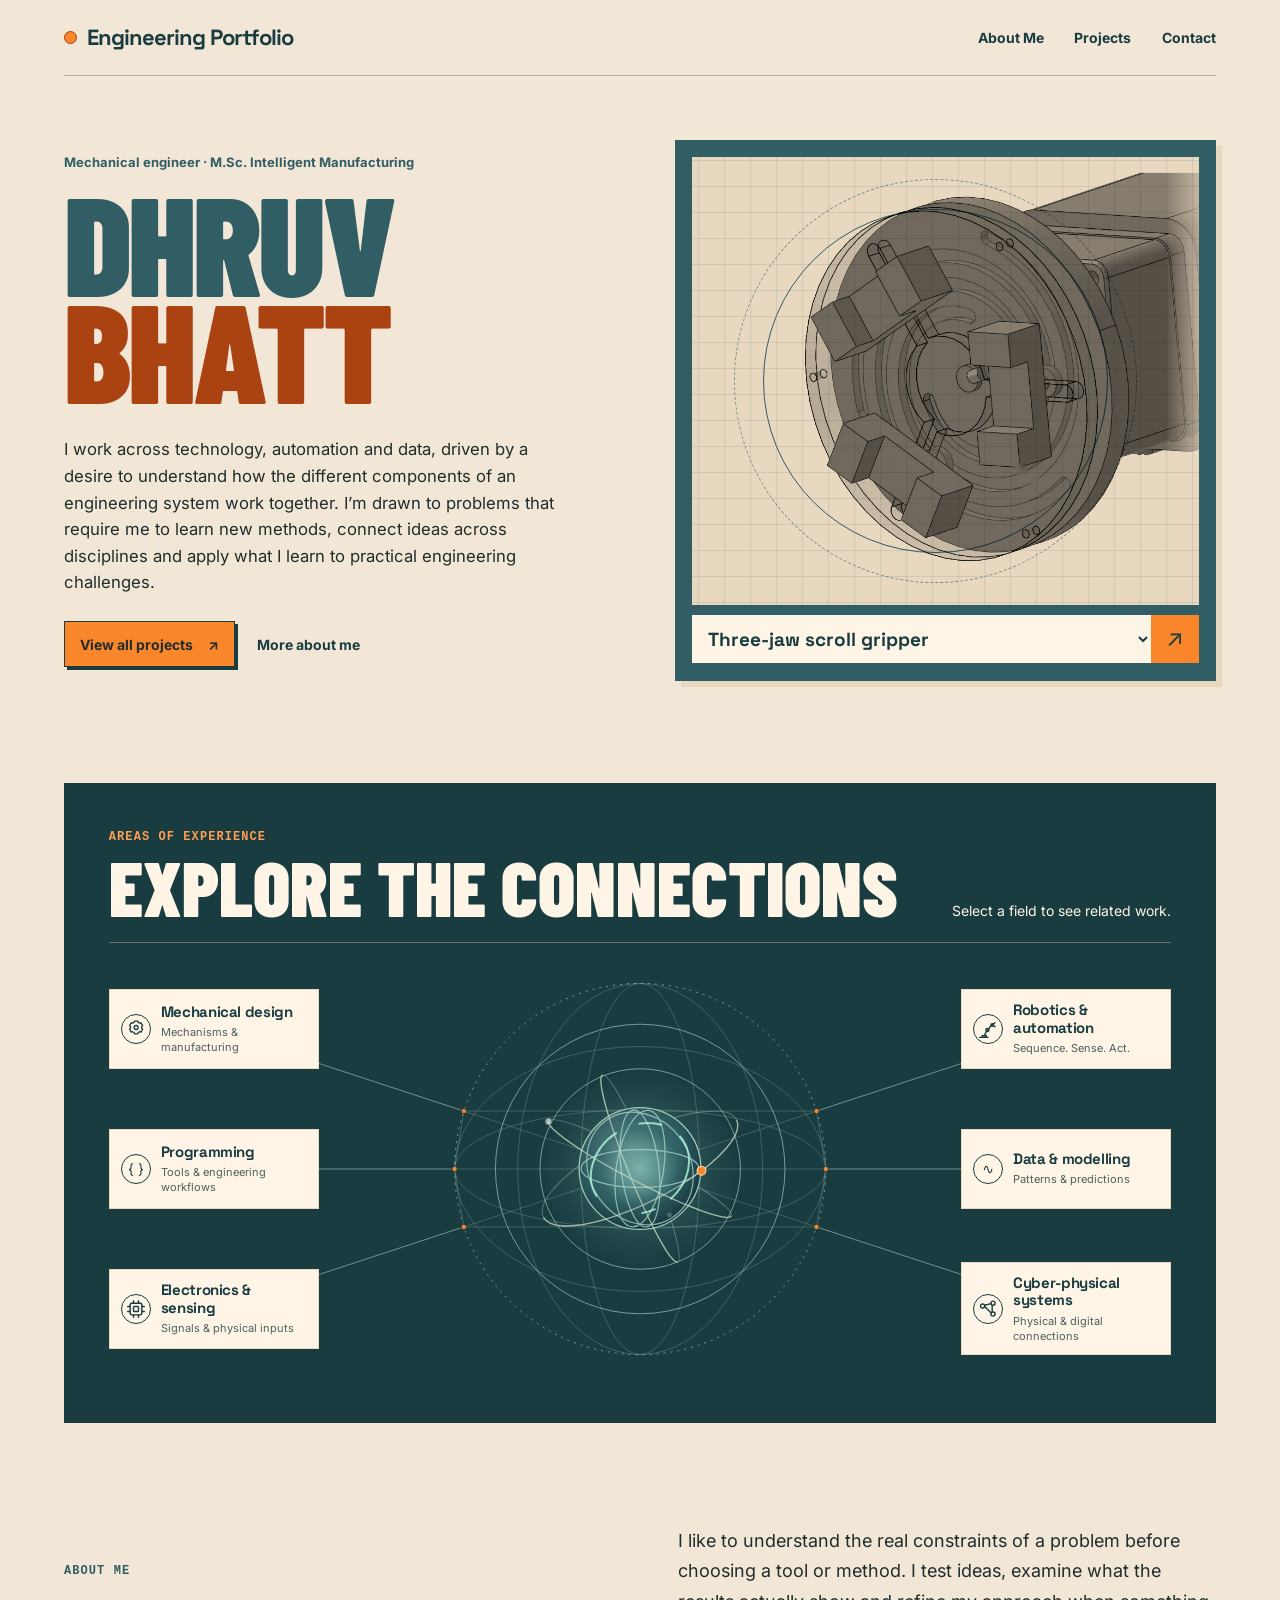
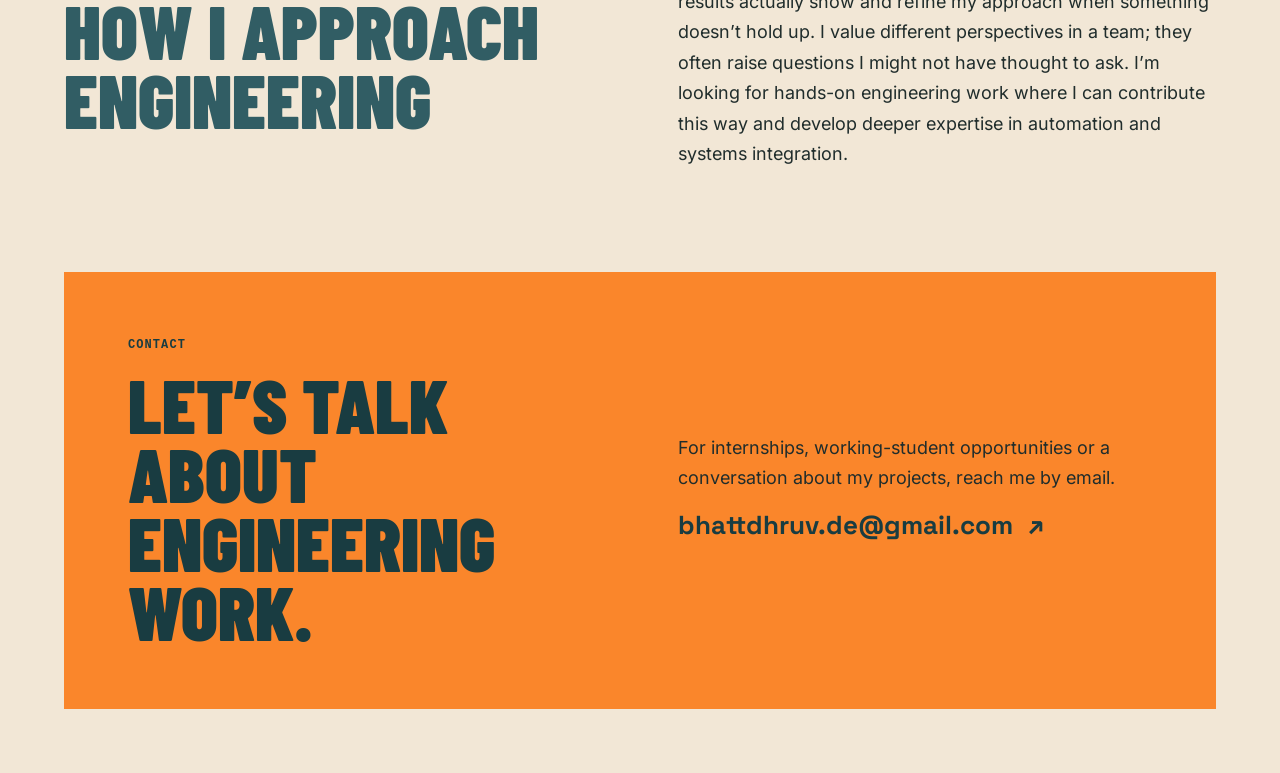
==== index.html @ ec8be864 "Restore gyroscope orbits and teal core glow" ====
<!doctype html>
<html lang="en">
<head>
<meta charset="utf-8"><meta name="viewport" content="width=device-width, initial-scale=1">
<title>Engineering in motion — Dhruv Bhatt</title>
<meta name="description" content="Explore Dhruv Bhatt's projects across automation, mechanical design, simulation, programming and sensing.">
<meta name="theme-color" content="#f2e7d6">
<link rel="icon" href="data:image/svg+xml,%3Csvg xmlns='http://www.w3.org/2000/svg' viewBox='0 0 32 32'%3E%3Crect width='32' height='32' rx='8' fill='%23315d64'/%3E%3Cpath d='M8 8h7c10 0 10 16 0 16H8z' fill='none' stroke='white' stroke-width='3'/%3E%3C/svg%3E">
<link rel="stylesheet" href="portfolio.css?v=editorial-13">
<link rel="stylesheet" href="visuals.css?v=editorial-3"><link rel="preload" href="assets/fonts/inter-400.woff" as="font" type="font/woff" crossorigin><link rel="preload" href="assets/fonts/barlow-condensed-900.woff2" as="font" type="font/woff2" crossorigin><link rel="preload" as="image" href="assets/high-res/inspection-bed.webp"><link rel="preload" as="image" href="assets/high-res/spring-insertion.webp"><script defer src="assets/vendor/motion/motion-14.14.0.js"></script><script defer src="site-motion.js?v=editorial-2"></script><script defer src="media-playback.js?v=5"></script><script defer src="engineering-projection.js?v=2"></script><script defer src="fem-bending.js?v=4"></script><script defer src="map-pattern.js?v=orbital-6"></script><script defer src="map-data.js?v=editorial-4"></script><script defer src="engineering-scenes.js?v=7"></script><script defer src="engineering-map.js?v=editorial-6"></script><script defer src="featured-projects.js?v=2"></script></head>
<body>
<a class="skip-link" href="#main">Skip to content</a>
<div class="shell">
<header><a class="signature" href="./" aria-label="Engineering Portfolio, home">Engineering Portfolio</a><nav class="site-nav" aria-label="Main navigation"><a href="#about">About Me</a><a href="projects/">Projects</a><a href="#contact">Contact</a></nav></header>
<main id="main">
<section class="hero-layout" aria-label="Introduction">
  <div class="hero-about">
    <p class="section-kicker">Mechanical engineer · M.Sc. Intelligent Manufacturing</p>
    <h1><span>Dhruv</span> <span>Bhatt</span></h1>
    <p class="hero-lead">I work across technology, automation and data, driven by a desire to understand how the different components of an engineering system work together. I’m drawn to problems that require me to learn new methods, connect ideas across disciplines and apply what I learn to practical engineering challenges.</p>
    <div class="hero-actions"><a class="action-primary" href="projects/">View all projects <span aria-hidden="true">↗</span></a><a class="action-text" href="#about">More about me</a></div>
  </div>
  <div class="hero-feature">
    <div class="feature-plate" id="featured-preview">
      <span class="feature-orbit" aria-hidden="true"></span>
      <img class="feature-gripper" src="assets/high-res/gripper-mechanism.webp" width="1800" height="1528" fetchpriority="high" alt="CAD render of the three-jaw scroll gripper">
    </div>
    <div class="feature-caption">
      <label for="feature-project" class="sr-only">Featured project</label>
      <select id="feature-project" aria-controls="featured-preview">
        <option value="gripper">Three-jaw scroll gripper</option>
        <option value="ifs">Robotic bending</option>
        <option value="elmex">Visual inspection</option>
        <option value="assembly">Spring insertion</option>
        <option value="cam">Gearbox housing CAM</option>
        <option value="irp">Copper alloy research</option>
        <option value="iep">Real-time fatigue assessment</option>
      </select>
      <a class="feature-arrow" href="projects/#gripper" aria-label="Open the Smart Gripper Design and Robot Cell Simulation case study">↗</a>
    </div>
  </div>
</section>
<section class="hero-map" aria-labelledby="map-heading">
    <div class="map-heading"><div><p class="section-kicker">Areas of experience</p><h2 id="map-heading">Explore the connections</h2></div><p>Select a field to see related work.</p></div>
    <div class="explorer" id="explorer"><svg class="map-pattern" id="map-pattern" aria-hidden="true"></svg><svg class="connections" id="connections" aria-hidden="true"></svg><div class="branch" data-position="1"><button class="domain live" data-field="mechanical" aria-expanded="false" aria-controls="project-space"><span class="symbol" aria-hidden="true"><svg viewBox="0 0 24 24" fill="none" stroke="currentColor" stroke-width="1.6" stroke-linecap="round" stroke-linejoin="round"><path d="M10.2 2.5 9.7 4a8 8 0 0 0-1.8 1l-1.6-.5-2 3.4 1.1 1.2a8 8 0 0 0 0 2l-1.1 1.2 2 3.4 1.6-.5a8 8 0 0 0 1.8 1l.5 1.6h3.9l.5-1.6a8 8 0 0 0 1.8-1l1.6.5 2-3.4-1.1-1.2a8 8 0 0 0 0-2l1.1-1.2-2-3.4-1.6.5a8 8 0 0 0-1.8-1l-.5-1.5z"/><circle cx="12.15" cy="10.2" r="2.4"/></svg></span><span><strong>Mechanical design</strong><small>Mechanisms & manufacturing</small></span></button></div><div class="branch" data-position="2"><button class="domain live" data-field="robotics" aria-expanded="false" aria-controls="project-space"><span class="symbol" aria-hidden="true"><svg viewBox="0 0 24 24" fill="none" stroke="currentColor" stroke-width="1.7" stroke-linecap="round" stroke-linejoin="round"><path d="M2 22h10M5 22v-2h5v2M7.5 20l3.2-6.2M12 12.7l4.3-5.5M17.8 6.5l2.5-2M18.2 7.5l2.4 1.8"/><circle cx="11.3" cy="13.2" r="1.8"/><circle cx="17.1" cy="7.1" r="1.5"/></svg></span><span><strong>Robotics & automation</strong><small>Sequence. Sense. Act.</small></span></button></div><div class="branch" data-position="3"><button class="domain live" data-field="coding" aria-expanded="false" aria-controls="project-space"><span class="symbol" aria-hidden="true">{ }</span><span><strong>Programming</strong><small>Tools & engineering workflows</small></span></button></div><div class="branch" data-position="4"><button class="domain live" data-field="data" aria-expanded="false" aria-controls="project-space"><span class="symbol" aria-hidden="true">∿</span><span><strong>Data & modelling</strong><small>Patterns & predictions</small></span></button></div><div class="branch" data-position="5"><button class="domain live" data-field="electronics" aria-expanded="false" aria-controls="project-space"><span class="symbol" aria-hidden="true"><svg viewBox="0 0 24 24" fill="none" stroke="currentColor" stroke-width="1.7" stroke-linecap="round" stroke-linejoin="round"><rect x="5" y="5" width="14" height="14" rx="2"/><rect x="9" y="9" width="6" height="6" rx="1"/><path d="M9 2v3m6-3v3M9 19v3m6-3v3M2 9h3m-3 6h3m14-6h3m-3 6h3"/></svg></span><span><strong>Electronics & sensing</strong><small>Signals & physical inputs</small></span></button></div><div class="branch" data-position="6"><button class="domain live" data-field="systems" aria-expanded="false" aria-controls="project-space"><span class="symbol" aria-hidden="true"><svg viewBox="0 0 24 24" fill="none" stroke="currentColor" stroke-width="1.7" stroke-linecap="round" stroke-linejoin="round"><path d="M8 7.5 15.5 5.5M8.5 9.5l7 7M17 8v7"/><circle cx="5.5" cy="8.5" r="2.5"/><circle cx="18" cy="5" r="2.5"/><circle cx="18" cy="18" r="2.5"/></svg></span><span><strong>Cyber-physical systems</strong><small>Physical & digital connections</small></span></button></div>
<svg id="map-globe" class="map-idle" viewBox="0 0 240 222" aria-hidden="true" focusable="false">
  <defs>
    <radialGradient id="map-globe-shading" cx="36%" cy="27%" r="77%">
      <stop offset="0" stop-color="#426d70"/>
      <stop offset=".62" stop-color="#28555b"/>
      <stop offset="1" stop-color="#16373d"/>
    </radialGradient>
    <radialGradient id="map-globe-halo">
      <stop offset=".44" stop-color="#80d0bf" stop-opacity=".20"/>
      <stop offset=".72" stop-color="#80d0bf" stop-opacity=".08"/>
      <stop offset="1" stop-color="#80d0bf" stop-opacity="0"/>
    </radialGradient>
    <radialGradient id="map-globe-core-light">
      <stop offset="0" stop-color="#bcf4e2" stop-opacity=".55"/>
      <stop offset=".35" stop-color="#a9eadb" stop-opacity=".36"/>
      <stop offset=".67" stop-color="#86d1c3" stop-opacity=".10"/>
      <stop offset="1" stop-color="#86d1c3" stop-opacity="0"/>
    </radialGradient>
  </defs>
  <circle cx="120" cy="111" r="93" fill="url(#map-globe-halo)"/>
  <g class="map-orbit-back">
    <ellipse cx="120" cy="111" rx="103" ry="33" data-orbit-tilt="-27" transform="rotate(-27 120 111)"/>
    <ellipse cx="120" cy="111" rx="98" ry="42" data-orbit-tilt="30" transform="rotate(30 120 111)"/>
    <ellipse cx="120" cy="111" rx="96" ry="27" data-orbit-tilt="73" transform="rotate(73 120 111)"/>
  </g>
  <circle cx="120" cy="111" r="58" fill="url(#map-globe-shading)" stroke="#a5c6b5" stroke-width="1.2"/>
  <circle id="map-globe-core" cx="120" cy="111" r="56" fill="url(#map-globe-core-light)"/>
  <circle id="map-globe-charge" cx="120" cy="111" r="56" fill="url(#map-globe-core-light)" opacity="0"/>
  <g id="map-globe-rotor" class="map-globe-rotor">
    <g class="map-globe-mesh">
      <ellipse cx="120" cy="111" rx="56" ry="15" data-ring-axis="1 0 0" transform="rotate(64 120 111)"/>
      <ellipse cx="120" cy="111" rx="56" ry="26" data-ring-axis="0 1 0" transform="rotate(-5 120 111)"/>
      <ellipse cx="120" cy="111" rx="56" ry="48" data-ring-axis="0 0 1" transform="rotate(22 120 111)"/>
      <ellipse cx="120" cy="111" rx="56" ry="33" data-ring-axis=".707 0 .707" transform="rotate(-48 120 111)"/>
    </g>
    <ellipse class="map-rotor-track" cx="120" cy="111" rx="49" ry="25" data-ring-axis="0 .707 .707" pathLength="100"
      stroke-dasharray="25 8 8 7 24 6 5 17"/>
  </g>
  <g class="map-orbit-face">
    <path class="map-orbit-front"/>
    <circle class="map-orbit-marker map-orbit-accent" cx="170" cy="109" r="4.2"/>
  </g>
  <g class="map-orbit-face">
    <path class="map-orbit-front"/>
    <circle class="map-orbit-marker" cx="45" cy="76" r="3.5"/>
  </g>
  <g class="map-orbit-face">
    <path class="map-orbit-front"/>
    <circle class="map-orbit-marker" cx="93" cy="170" r="2.8"/>
  </g>
</svg>
<div id="project-space" class="project-space" role="region" aria-label="Projects in selected field"></div></div>
    <p class="sr-only" id="map-status" role="status"></p>
</section>
<section class="content-section about-section" id="about"><div><p class="section-kicker">About Me</p><h2>How I approach engineering</h2></div><div class="section-copy"><p>I like to understand the real constraints of a problem before choosing a tool or method. I test ideas, examine what the results actually show and refine my approach when something doesn’t hold up. I value different perspectives in a team; they often raise questions I might not have thought to ask. I’m looking for hands-on engineering work where I can contribute this way and develop deeper expertise in automation and systems integration.</p></div></section>
<section class="content-section contact-section" id="contact"><div><p class="section-kicker">Contact</p><h2>Let’s talk about engineering work.</h2></div><div class="section-copy"><p>For internships, working-student opportunities or a conversation about my projects, reach me by email.</p><a class="contact-link" href="mailto:bhattdhruv.de@gmail.com">bhattdhruv.de@gmail.com <span aria-hidden="true">↗</span></a></div></section>
</main>

</div>






</body></html>
---- portfolio.css ----
@font-face{font-family:Inter;font-style:normal;font-weight:400 500;font-display:swap;src:url("assets/fonts/inter-400.woff") format("woff")}
@font-face{font-family:Inter;font-style:normal;font-weight:600 700;font-display:swap;src:url("assets/fonts/inter-700.woff") format("woff")}
@font-face{font-family:"Space Grotesk";font-style:normal;font-weight:600 700;font-display:swap;src:url("assets/fonts/space-grotesk-700.woff") format("woff")}
@font-face{font-family:"Barlow Condensed";font-style:normal;font-weight:900;font-display:swap;src:url("assets/fonts/barlow-condensed-900.woff2") format("woff2")}

:root{
  color-scheme:light;
  --paper:#f2e7d6;
  --cream:#fff5e6;
  --sand:#e8d8bf;
  --teal:#315d64;
  --deep:#193c41;
  --ink:#202d2c;
  --muted:#4d605c;
  --orange:#fa862b;
  --rust:#aa4211;
  --rule:#baad98;
  --display:"Barlow Condensed","Arial Narrow",Impact,sans-serif;
  --heading:"Space Grotesk",Inter,system-ui,sans-serif;
  --mono:ui-monospace,Consolas,monospace;
  --section:clamp(52px,8vw,110px);
  --gutter:clamp(19px,5vw,76px);
  --ease:cubic-bezier(.2,.75,.25,1);
}
*{box-sizing:border-box}
html{scroll-behavior:smooth}
body{margin:0;color:var(--ink);background:var(--paper);font:16px/1.65 Inter,system-ui,sans-serif}
a{color:var(--deep)}
button{font:inherit;cursor:pointer}
:where(button,a):focus-visible{outline:3px solid var(--rust);outline-offset:5px}
.shell{max-width:1450px;margin:auto;padding-inline:var(--gutter)}
header{display:flex;justify-content:space-between;align-items:center;gap:20px;min-height:76px;border-bottom:1px solid var(--rule)}
.signature{display:inline-flex;align-items:center;gap:10px;color:var(--deep);text-decoration:none;font:700 clamp(17px,2vw,22px)/1.15 var(--heading);letter-spacing:-.045em}
.signature::before{content:"";width:11px;height:11px;flex:none;background:var(--orange);border:1px solid var(--rust);border-radius:50%}
.site-nav{display:flex;align-items:center;gap:clamp(12px,2.4vw,35px)}
.site-nav a{display:grid;min-height:44px;align-items:center;color:var(--deep);font-size:14px;font-weight:700;text-decoration:none;white-space:nowrap}
.site-nav a:hover,.site-nav a[aria-current="page"]{text-decoration:underline;text-decoration-thickness:2px;text-underline-offset:5px}
.section-kicker{margin:0 0 15px;color:var(--teal);font:700 12px/1.5 var(--mono);text-transform:uppercase;letter-spacing:.09em}

.hero-layout{display:grid;grid-template-columns:minmax(0,1fr) minmax(0,1fr);gap:clamp(30px,5.5vw,85px);align-items:center;padding:clamp(36px,5vw,72px) 0 var(--section)}
.hero-about .section-kicker{font:600 13px/1.45 Inter,system-ui,sans-serif;text-transform:none;letter-spacing:0}
.hero-about h1,.projects-intro h1{margin:0;color:var(--teal);font:900 clamp(90px,11vw,177px)/.76 var(--display);letter-spacing:-.025em;text-transform:uppercase}
.hero-about h1 span{display:block}
.hero-about h1 span:last-child,.projects-intro h1 span{color:var(--rust)}
.hero-about .hero-lead{max-width:50ch;margin:clamp(22px,3vw,35px) 0 0;color:var(--ink);font-size:clamp(15px,1.3vw,17px);line-height:1.6}
.hero-actions{display:flex;align-items:center;flex-wrap:wrap;gap:12px 22px;margin-top:25px}
.action-primary,.action-text,.contact-link{display:inline-flex;align-items:center;gap:15px;min-height:46px;font-size:14px;font-weight:700;text-decoration:none}
.action-primary{justify-content:space-between;padding:10px 15px;background:var(--orange);color:var(--ink);border:1px solid var(--deep);box-shadow:3px 3px 0 var(--deep);transition:box-shadow .2s var(--ease),background .2s var(--ease)}
.action-primary:hover{background:#ff9d50;box-shadow:5px 5px 0 var(--deep)}
.action-primary:active{box-shadow:1px 1px 0 var(--deep)}
.action-text:hover,.contact-link:hover{text-decoration:underline;text-underline-offset:5px}

.hero-feature{display:grid;min-width:0;color:var(--deep);text-decoration:none;background:var(--teal);padding:clamp(10px,1.35vw,20px);box-shadow:6px 6px 0 var(--sand)}
.feature-plate{
  display:grid;place-items:center;position:relative;overflow:hidden;isolation:isolate;aspect-ratio:1.13;
  background-color:var(--sand);
  background-image:linear-gradient(#315d6422 1px,transparent 1px),linear-gradient(90deg,#315d6422 1px,transparent 1px);
  background-size:26px 26px;background-position:center;
}
.feature-orbit{position:absolute;left:14%;width:68%;aspect-ratio:1;border:1px solid var(--teal);border-radius:50%;background:transparent}
.feature-orbit::after{content:"";position:absolute;inset:-9%;border:1px dashed #315d6499;border-radius:50%}
.feature-plate .feature-gripper{position:absolute;width:97%;height:auto;left:7%;top:50%;transform:translateY(-50%);mix-blend-mode:multiply;filter:grayscale(1) brightness(1.16) contrast(1.04);mask-image:linear-gradient(to left,transparent,#000 11%)}

.feature-caption{display:grid;grid-template-columns:minmax(0,1fr) 48px;min-height:48px;margin-top:10px;background:var(--cream)}
.feature-caption select{width:100%;min-width:0;padding:8px 7px 8px 12px;color:var(--deep);border:0;background:var(--cream);font:700 clamp(14px,1.8vw,19px)/1.15 var(--heading);cursor:pointer;text-overflow:ellipsis}
.feature-caption :is(select,a):focus-visible{outline:2px solid var(--deep);outline-offset:-4px}
.feature-arrow{display:grid;place-items:center;min-width:48px;background:var(--orange);color:var(--deep);font-size:23px;text-decoration:none}
.feature-arrow:hover{background:#ff9d50}
.feature-image{display:block;width:100%;height:100%;object-fit:contain}
.feature-plate > .feature-media{position:absolute;inset:0;width:100%;height:100%}
.scene-canvas{width:100%;height:100%;display:block}

.hero-map{padding:clamp(18px,3.5vw,48px);background:var(--deep);color:var(--cream);position:relative;min-width:0}
.map-heading{display:flex;align-items:flex-end;justify-content:space-between;flex-wrap:wrap;gap:10px 20px;padding-bottom:20px;border-bottom:1px solid #f2e7d65c}
.map-heading .section-kicker{margin-bottom:6px;color:#ff9d50}
.map-heading h2,.content-section h2{margin:0;font:900 clamp(40px,6vw,82px)/.91 var(--display);text-transform:uppercase;text-wrap:balance}
.map-heading>p{margin:0;color:var(--cream);font-size:14px}
.explorer{position:relative;display:grid;grid-template-columns:minmax(145px,210px) minmax(0,1fr) minmax(145px,210px);grid-template-rows:repeat(3,minmax(112px,1fr));column-gap:16px;align-items:center;min-height:420px;margin-top:16px}
.branch{position:relative;z-index:2;min-width:0}
.branch[data-position="1"]{grid-column:1;grid-row:1}
.branch[data-position="2"]{grid-column:3;grid-row:1}
.branch[data-position="3"]{grid-column:1;grid-row:2}
.branch[data-position="4"]{grid-column:3;grid-row:2}
.branch[data-position="5"]{grid-column:1;grid-row:3}
.branch[data-position="6"]{grid-column:3;grid-row:3}
.domain{display:flex;align-items:center;gap:10px;width:100%;min-height:80px;padding:11px;text-align:left;color:var(--deep);border:1px solid var(--sand);background:var(--cream);touch-action:manipulation;transition:background .18s var(--ease),border-color .18s var(--ease)}
.domain strong{display:block;font:700 15px/1.16 var(--heading);letter-spacing:-.025em}
.domain small{display:block;margin-top:5px;color:var(--muted);font-size:11px;line-height:1.35}
.domain[aria-expanded="true"]{background:var(--orange);border-color:var(--orange)}
.domain[aria-expanded="true"] small{color:#263333}
.domain:focus-visible,.hero-map a:focus-visible{outline-color:var(--orange)}
@media(hover:hover){.domain:hover{background:var(--sand)}.domain[aria-expanded="true"]:hover{background:var(--orange)}}
.symbol{display:grid;place-items:center;flex:0 0 30px;width:30px;height:30px;border:1px solid currentColor;border-radius:50%;font-size:14px}
.symbol svg{display:block;width:20px;height:20px}
.map-idle{grid-column:2;grid-row:1/4;position:relative;z-index:1;pointer-events:none;justify-self:center;display:block;width:min(100%,clamp(144px,31vw,252px));height:auto;transition:opacity .16s}
.map-orbit-back,.map-orbit-front,.map-globe-mesh{fill:none}
.map-orbit-back{stroke:#9ac1ae;stroke-width:1;opacity:.44}
.map-orbit-front{stroke:#d0e2c9;stroke-width:1.25;opacity:.66}
.map-globe-mesh{stroke:#b1dfce;stroke-width:1.15;opacity:.72}
.map-rotor-track{fill:none;stroke:#acf2d9;stroke-width:1.9;opacity:.83}
.map-orbit-marker{fill:#e3efe0;stroke:#254d52;stroke-width:1.15}
.map-orbit-accent{fill:var(--orange);stroke:#ffe2b0;stroke-width:1}
.explorer.has-selection .map-idle{opacity:.25;filter:blur(1.5px)}
.project-space{grid-column:2;grid-row:1/4;position:relative;isolation:isolate;z-index:1;display:grid;grid-template-columns:repeat(2,minmax(0,1fr));align-content:center;gap:clamp(8px,1.75vw,20px);min-width:0;min-height:420px;align-self:stretch;pointer-events:none;opacity:0;transition:opacity .14s var(--ease)}
.project-space.visible{opacity:1;pointer-events:auto}
.project-space.is-leaving{opacity:0;pointer-events:none}
.project-space.visible::before{content:"";position:absolute;inset:0 -12px;z-index:-1;pointer-events:none;background:radial-gradient(ellipse,#193c4196 40%,#193c4170 66%,transparent 88%)}
.preview-card{width:100%;min-width:0;max-width:232px;justify-self:center;text-align:left;color:var(--deep);background:var(--cream);border:1px solid var(--sand)}
.preview-card .square{width:100%;aspect-ratio:1.2;position:relative;overflow:hidden;background:var(--sand)}
.square video,.square img{display:block;width:100%;height:100%;object-fit:contain}
.preview-card .square--cell{background:#f3f7f7}
.square--cell video{object-fit:cover}
.preview-card .square--assembly{background:#707070}
.energy-preview{position:absolute;inset:auto 0 0;padding:5px 7px 6px;background:#173c40;color:var(--cream);font-size:clamp(9px,1vw,11px);line-height:1.3}
.energy-preview p{margin:0 0 3px;color:#d8ebde;font-weight:700}
.energy-preview dl{display:grid;grid-template-columns:auto 1fr;gap:3px 8px;margin:0}
.energy-preview dl>div+div{border-left:1px solid #a3c4b577;padding-left:7px}
.energy-preview dt{font-size:clamp(8px,.86vw,10px);overflow-wrap:anywhere}
.energy-preview dd{margin:0;color:#ffdbad;font:700 clamp(12px,1.35vw,16px)/1.12 var(--heading)}
.square video[src*="gripper-mechanism"]{background:#fafcf9}
.card-copy{padding:clamp(9px,1.2vw,15px) clamp(9px,1.2vw,15px) 2px}
.card-copy h2{margin:0 0 7px;font:700 clamp(13px,1.3vw,17px)/1.2 var(--heading);letter-spacing:-.02em;overflow-wrap:anywhere}
.card-copy p{margin:0;color:var(--muted);font-size:clamp(11px,1vw,13px);line-height:1.45}
.explore{display:inline-flex;align-items:center;min-height:44px;color:var(--rust);font-size:12px;font-weight:700;text-decoration:none}
.explore:hover{text-decoration:underline}
.media-error{position:absolute;inset:auto 5px 5px;padding:6px 8px;color:var(--ink);background:var(--cream);font-size:12px;line-height:1.4;text-align:center}
.media-error[hidden]{display:none}
.media-retry{font:inherit;color:var(--deep);background:var(--cream);border:1px solid var(--teal);padding:7px 10px;min-height:44px}
.map-pattern,.connections{position:absolute;inset:0;width:100%;height:100%;z-index:0;pointer-events:none;overflow:hidden}
.map-pattern circle,.map-pattern ellipse,.map-pattern path{fill:none;stroke:#bad0c8;stroke-width:1;vector-effect:non-scaling-stroke}
.map-pattern .pattern-ring{opacity:.62}
.map-pattern .pattern-outer{stroke-dasharray:2 5}
.map-pattern .pattern-mesh{opacity:.24}
.map-pattern .pattern-link{opacity:.56}
.map-pattern .pattern-point{fill:var(--orange);stroke:var(--deep);stroke-width:1}
.pattern-cube{display:none}
.connections path{fill:none;stroke:var(--orange);stroke-width:2;vector-effect:non-scaling-stroke}

.content-section{display:grid;grid-template-columns:minmax(0,1fr) minmax(0,1fr);align-items:center;gap:24px clamp(25px,6vw,96px);padding:var(--section) 0;scroll-margin-top:20px}
.content-section h2{color:var(--teal);font-size:clamp(42px,6vw,76px);text-wrap:initial}
.section-copy{max-width:62ch}
.section-copy p{margin:0;font-size:clamp(15px,1.4vw,18px);line-height:1.7}
.contact-section{background:var(--orange);padding:clamp(30px,5vw,72px);margin-bottom:clamp(21px,5vw,70px)}
.contact-section h2,.contact-section .section-kicker{color:var(--deep)}
.contact-link{margin-top:9px;font:700 clamp(16px,2.4vw,26px)/1.25 var(--heading);overflow-wrap:anywhere}
.sr-only{position:absolute;width:1px;height:1px;margin:-1px;padding:0;overflow:hidden;clip-path:inset(50%);white-space:nowrap}
.skip-link{position:fixed;top:12px;left:12px;padding:10px 18px;background:var(--cream);z-index:10;transform:translateY(-180%)}
.skip-link:focus{transform:none}

@media(max-width:850px){
  .explorer{grid-template-columns:minmax(126px,155px) minmax(0,1fr) minmax(126px,155px);column-gap:9px}
  .domain strong{font-size:13px}
  .domain small{font-size:10px}
  .symbol{width:24px;height:24px;flex-basis:24px}
  .symbol svg{width:17px;height:17px}
}
@media(max-width:660px){
  header{min-height:0;flex-wrap:wrap;gap:6px;padding:14px 0 6px}
  .site-nav{width:100%;justify-content:space-between}
  .hero-layout{grid-template-columns:1fr;gap:28px}
  .hero-about h1{font-size:clamp(76px,16vw,112px)}
  .hero-about h1 span{display:inline-block}
  .feature-plate{aspect-ratio:1.42}
  .feature-orbit{width:57%;left:19%}
  .feature-plate .feature-gripper{width:84%;left:15%}
  .explorer{grid-template-columns:repeat(2,minmax(0,1fr));grid-template-rows:repeat(3,minmax(68px,auto)) minmax(338px,auto);gap:9px;min-height:0;align-items:stretch}
  .branch[data-position="2"],.branch[data-position="4"],.branch[data-position="6"]{grid-column:2}
  .domain{height:100%;min-height:68px;padding:8px;gap:6px}
  .project-space,.map-idle{grid-column:1/-1;grid-row:4;align-self:center}
  .project-space{min-height:338px}
  .content-section{grid-template-columns:1fr}
}
@media(max-width:360px){
  .hero-about h1{font-size:70px}
  .domain strong{font-size:12px}
  .domain .symbol{display:none}
}
@media(prefers-reduced-motion:reduce){
  html{scroll-behavior:auto}
  *,*::before,*::after{scroll-behavior:auto!important}
  .project-space,.domain,.map-idle,.action-primary{transition:none}
}
html[data-motion-enabled="false"] .project-space *,html[data-motion-enabled="false"] .project-media *,html[data-page-visible="false"] .project-space *,html[data-page-visible="false"] .project-media *{animation-play-state:paused!important}
---- visuals.css ----
.scan-visual{position:relative;overflow:hidden;background:#294341!important}
.scan-frame{position:absolute;inset:0;display:block;overflow:hidden;isolation:isolate;background:#263f3d}
.scan-frame img{
  display:block;
  width:100%;
  height:100%;
  object-fit:cover;
  filter:sepia(.25) saturate(.7) brightness(1.11) contrast(.83);
  mix-blend-mode:screen;
}
.scan-beam{position:absolute;inset:0 21% 0 22%;pointer-events:none;animation:terminalScan 3.6s linear infinite}
.scan-beam::after{content:"";position:absolute;inset:0 0 auto;height:2px;background:#ffe6cb;box-shadow:0 0 7px 2px #ffad62,0 9px 20px 7px #fa862b80}
.prototype-visual{background:#707070!important;overflow:hidden}
.prototype-visual img{display:block;width:100%;height:100%;object-fit:cover;animation:prototypeDrift 7s ease-in-out infinite alternate}
@keyframes terminalScan{
  0%,100%{transform:translateY(38%);opacity:0;animation-timing-function:cubic-bezier(.45,0,.55,1)}
  11%{opacity:1}
  49%{transform:translateY(67%);opacity:1;animation-timing-function:cubic-bezier(.45,0,.55,1)}
  90%{opacity:.46}
}
@keyframes prototypeDrift{from{transform:scale(1)}to{transform:scale(1.055)}}
.fem-visual{
  display:grid;
  grid-template-rows:auto minmax(0,1fr) auto;
  position:relative;
  overflow:hidden;
  background:radial-gradient(ellipse at 50% 44%,#fff7e9,#e9d9c1)!important;
  color:var(--deep);
}
.fem-canvas{display:block;width:100%;height:100%;min-height:0}
.fem-caption,.fem-readout{display:flex;align-items:center;justify-content:space-between;gap:6px;width:100%;padding:8px 12px;font:700 12px/1.2 var(--mono)}
.fem-caption{border-bottom:1px solid #315d6430}
.fem-readout{background:#315d64;color:var(--cream)}
.fem-readout strong{font-size:1.35em;color:#ffd0a7}
.square.fem-visual .fem-caption{display:none}
.square.fem-visual .fem-readout{padding:5px 6px;font-size:clamp(8px,1.2vw,11px)}
.square.fem-visual{grid-template-rows:minmax(0,1fr) auto}

.project-space[data-motion-visible="false"] *{animation-play-state:paused}
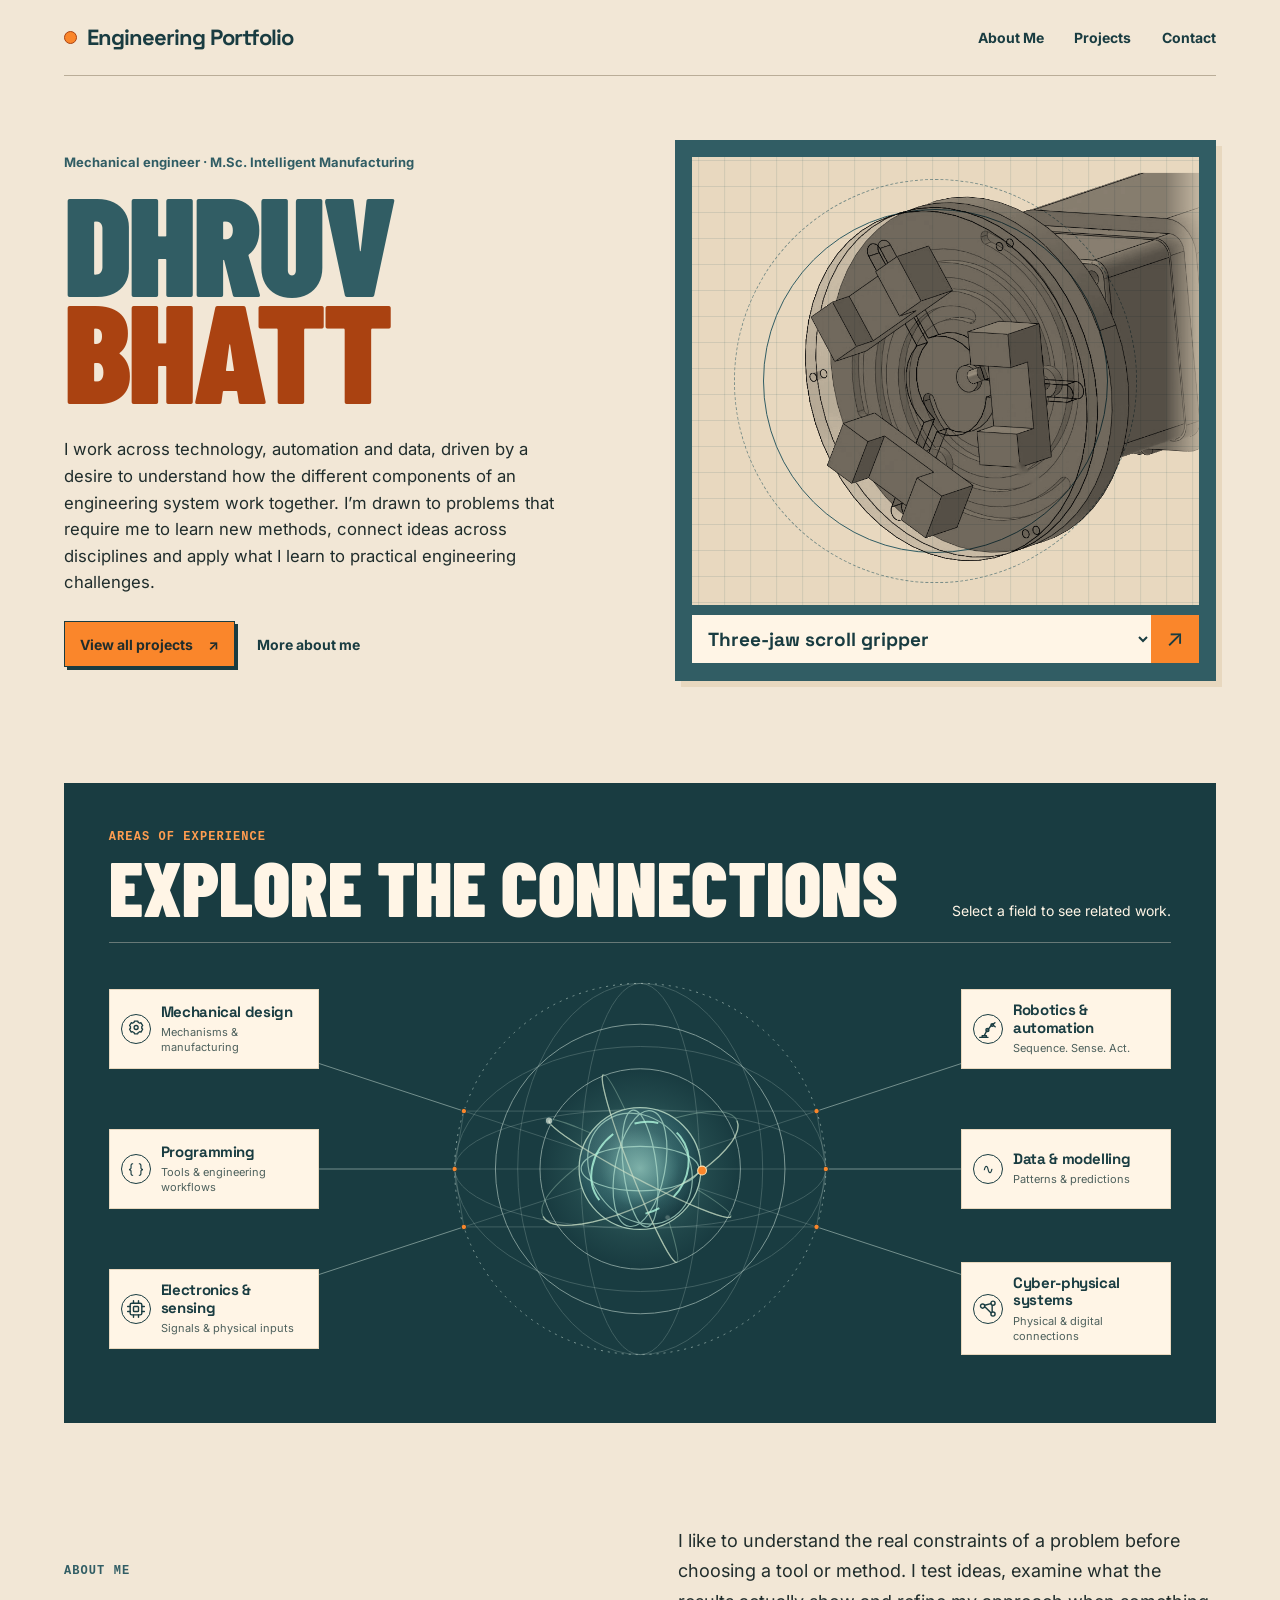
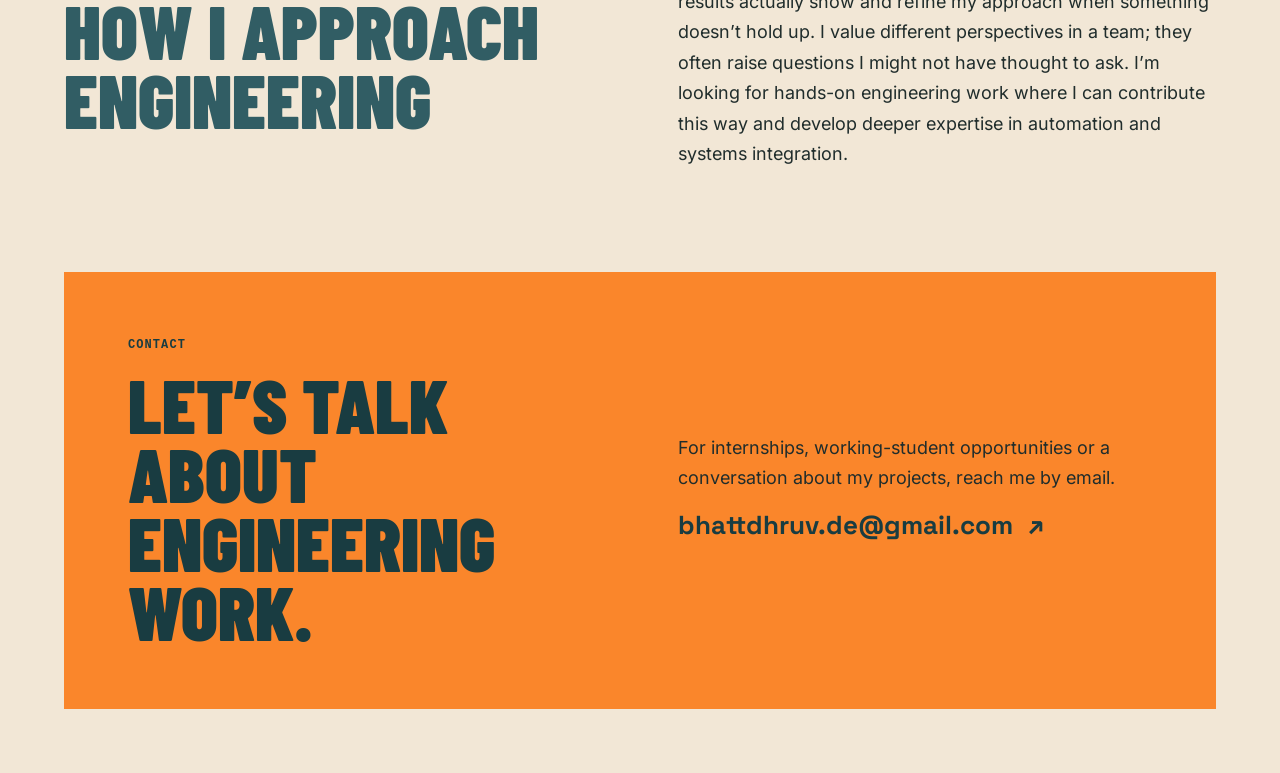
==== commit 78d298cc: "Speed up the map rotation and defer offscreen media" ====
--- a/index.html
+++ b/index.html
@@ -7,7 +7,7 @@
 <meta name="theme-color" content="#f2e7d6">
 <link rel="icon" href="data:image/svg+xml,%3Csvg xmlns='http://www.w3.org/2000/svg' viewBox='0 0 32 32'%3E%3Crect width='32' height='32' rx='8' fill='%23315d64'/%3E%3Cpath d='M8 8h7c10 0 10 16 0 16H8z' fill='none' stroke='white' stroke-width='3'/%3E%3C/svg%3E">
 <link rel="stylesheet" href="portfolio.css?v=editorial-13">
-<link rel="stylesheet" href="visuals.css?v=editorial-3"><link rel="preload" href="assets/fonts/inter-400.woff" as="font" type="font/woff" crossorigin><link rel="preload" href="assets/fonts/barlow-condensed-900.woff2" as="font" type="font/woff2" crossorigin><link rel="preload" as="image" href="assets/high-res/inspection-bed.webp"><link rel="preload" as="image" href="assets/high-res/spring-insertion.webp"><script defer src="assets/vendor/motion/motion-14.14.0.js"></script><script defer src="site-motion.js?v=editorial-2"></script><script defer src="media-playback.js?v=5"></script><script defer src="engineering-projection.js?v=2"></script><script defer src="fem-bending.js?v=4"></script><script defer src="map-pattern.js?v=orbital-6"></script><script defer src="map-data.js?v=editorial-4"></script><script defer src="engineering-scenes.js?v=7"></script><script defer src="engineering-map.js?v=editorial-6"></script><script defer src="featured-projects.js?v=2"></script></head>
+<link rel="stylesheet" href="visuals.css?v=editorial-3"><link rel="preload" href="assets/fonts/inter-400.woff" as="font" type="font/woff" crossorigin><link rel="preload" href="assets/fonts/barlow-condensed-900.woff2" as="font" type="font/woff2" crossorigin><script defer src="assets/vendor/motion/motion-14.14.0.js"></script><script defer src="site-motion.js?v=editorial-2"></script><script defer src="media-playback.js?v=6"></script><script defer src="engineering-projection.js?v=2"></script><script defer src="fem-bending.js?v=4"></script><script defer src="map-pattern.js?v=orbital-7"></script><script defer src="map-data.js?v=editorial-4"></script><script defer src="engineering-scenes.js?v=8"></script><script defer src="engineering-map.js?v=editorial-7"></script><script defer src="featured-projects.js?v=2"></script></head>
 <body>
 <a class="skip-link" href="#main">Skip to content</a>
 <div class="shell">
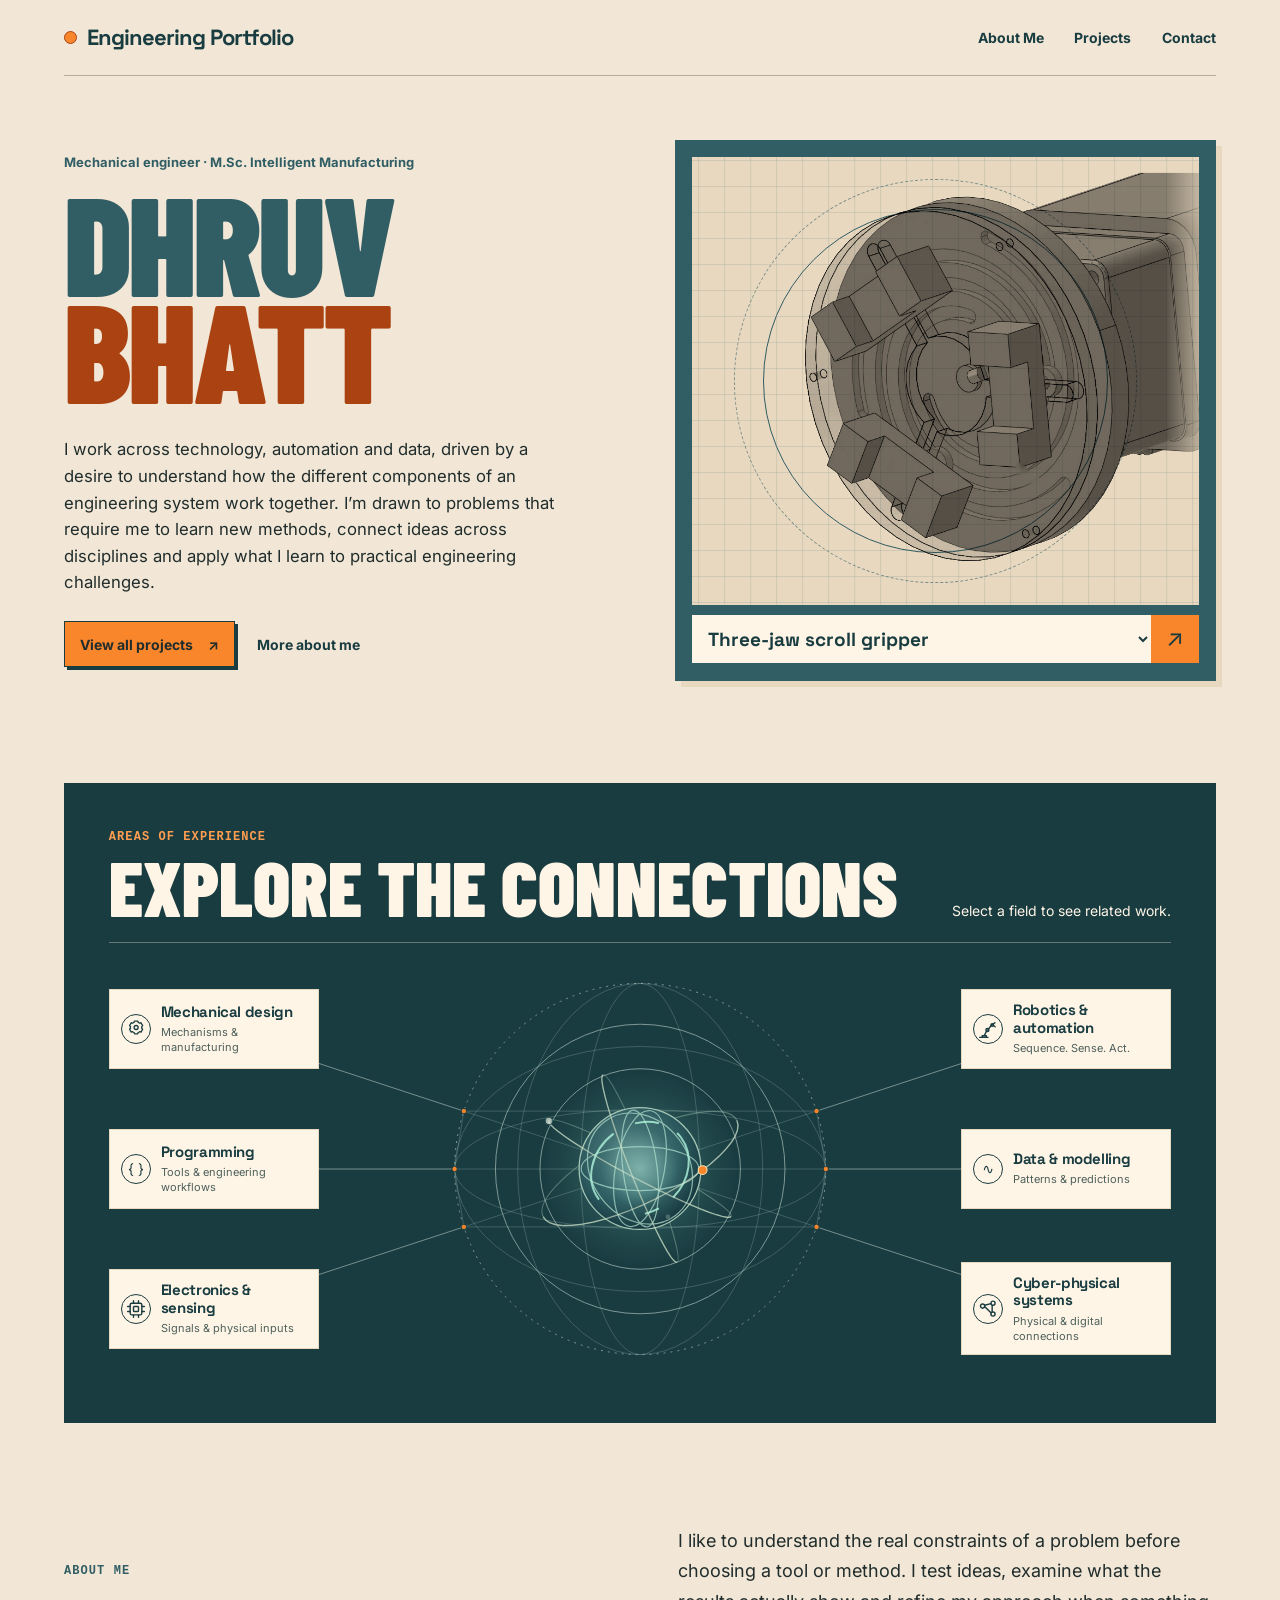
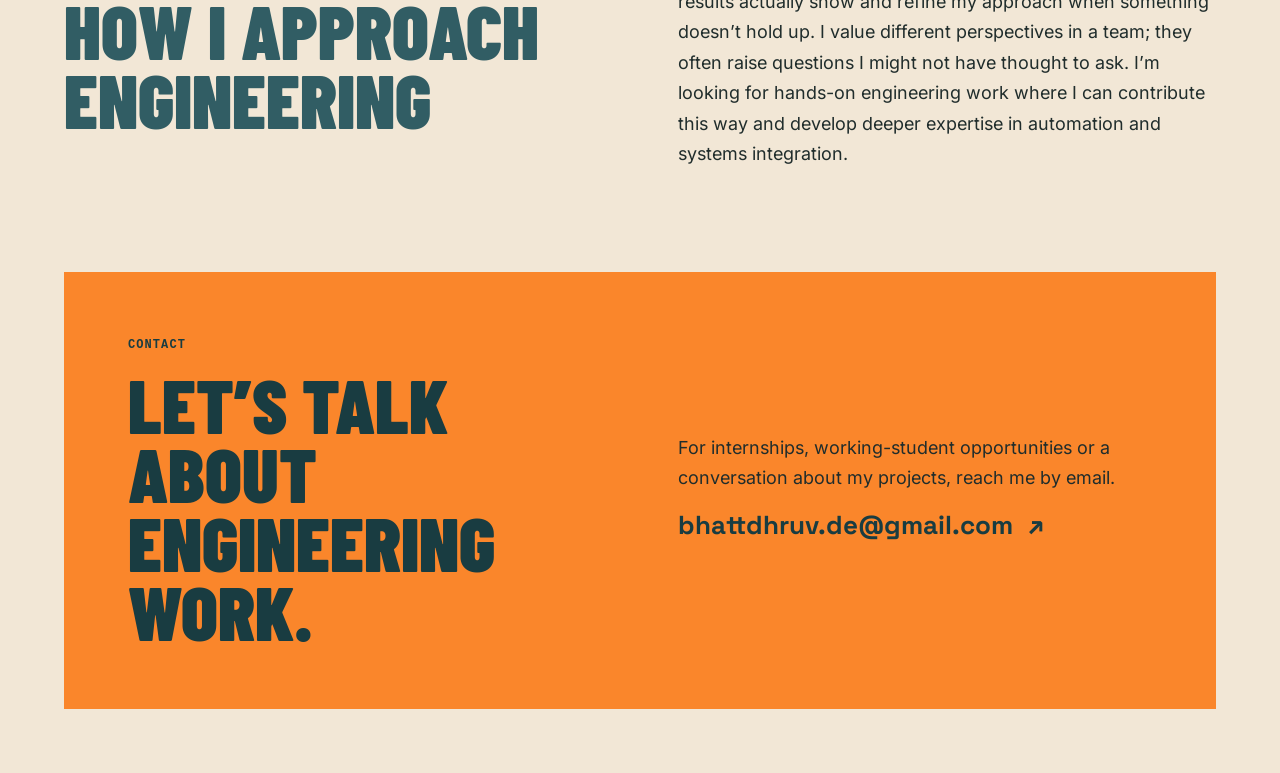
==== commit d7926508: "Allow visitors to enable map motion explicitly" ====
--- a/index.html
+++ b/index.html
@@ -7,7 +7,7 @@
 <meta name="theme-color" content="#f2e7d6">
 <link rel="icon" href="data:image/svg+xml,%3Csvg xmlns='http://www.w3.org/2000/svg' viewBox='0 0 32 32'%3E%3Crect width='32' height='32' rx='8' fill='%23315d64'/%3E%3Cpath d='M8 8h7c10 0 10 16 0 16H8z' fill='none' stroke='white' stroke-width='3'/%3E%3C/svg%3E">
 <link rel="stylesheet" href="portfolio.css?v=editorial-13">
-<link rel="stylesheet" href="visuals.css?v=editorial-3"><link rel="preload" href="assets/fonts/inter-400.woff" as="font" type="font/woff" crossorigin><link rel="preload" href="assets/fonts/barlow-condensed-900.woff2" as="font" type="font/woff2" crossorigin><script defer src="assets/vendor/motion/motion-14.14.0.js"></script><script defer src="site-motion.js?v=editorial-2"></script><script defer src="media-playback.js?v=6"></script><script defer src="engineering-projection.js?v=2"></script><script defer src="fem-bending.js?v=4"></script><script defer src="map-pattern.js?v=orbital-7"></script><script defer src="map-data.js?v=editorial-4"></script><script defer src="engineering-scenes.js?v=8"></script><script defer src="engineering-map.js?v=editorial-7"></script><script defer src="featured-projects.js?v=2"></script></head>
+<link rel="stylesheet" href="visuals.css?v=editorial-3"><link rel="preload" href="assets/fonts/inter-400.woff" as="font" type="font/woff" crossorigin><link rel="preload" href="assets/fonts/barlow-condensed-900.woff2" as="font" type="font/woff2" crossorigin><script defer src="assets/vendor/motion/motion-14.14.0.js"></script><script defer src="site-motion.js?v=editorial-2"></script><script defer src="media-playback.js?v=6"></script><script defer src="engineering-projection.js?v=2"></script><script defer src="fem-bending.js?v=4"></script><script defer src="map-pattern.js?v=orbital-8"></script><script defer src="map-data.js?v=editorial-4"></script><script defer src="engineering-scenes.js?v=8"></script><script defer src="engineering-map.js?v=editorial-7"></script><script defer src="featured-projects.js?v=2"></script></head>
 <body>
 <a class="skip-link" href="#main">Skip to content</a>
 <div class="shell">
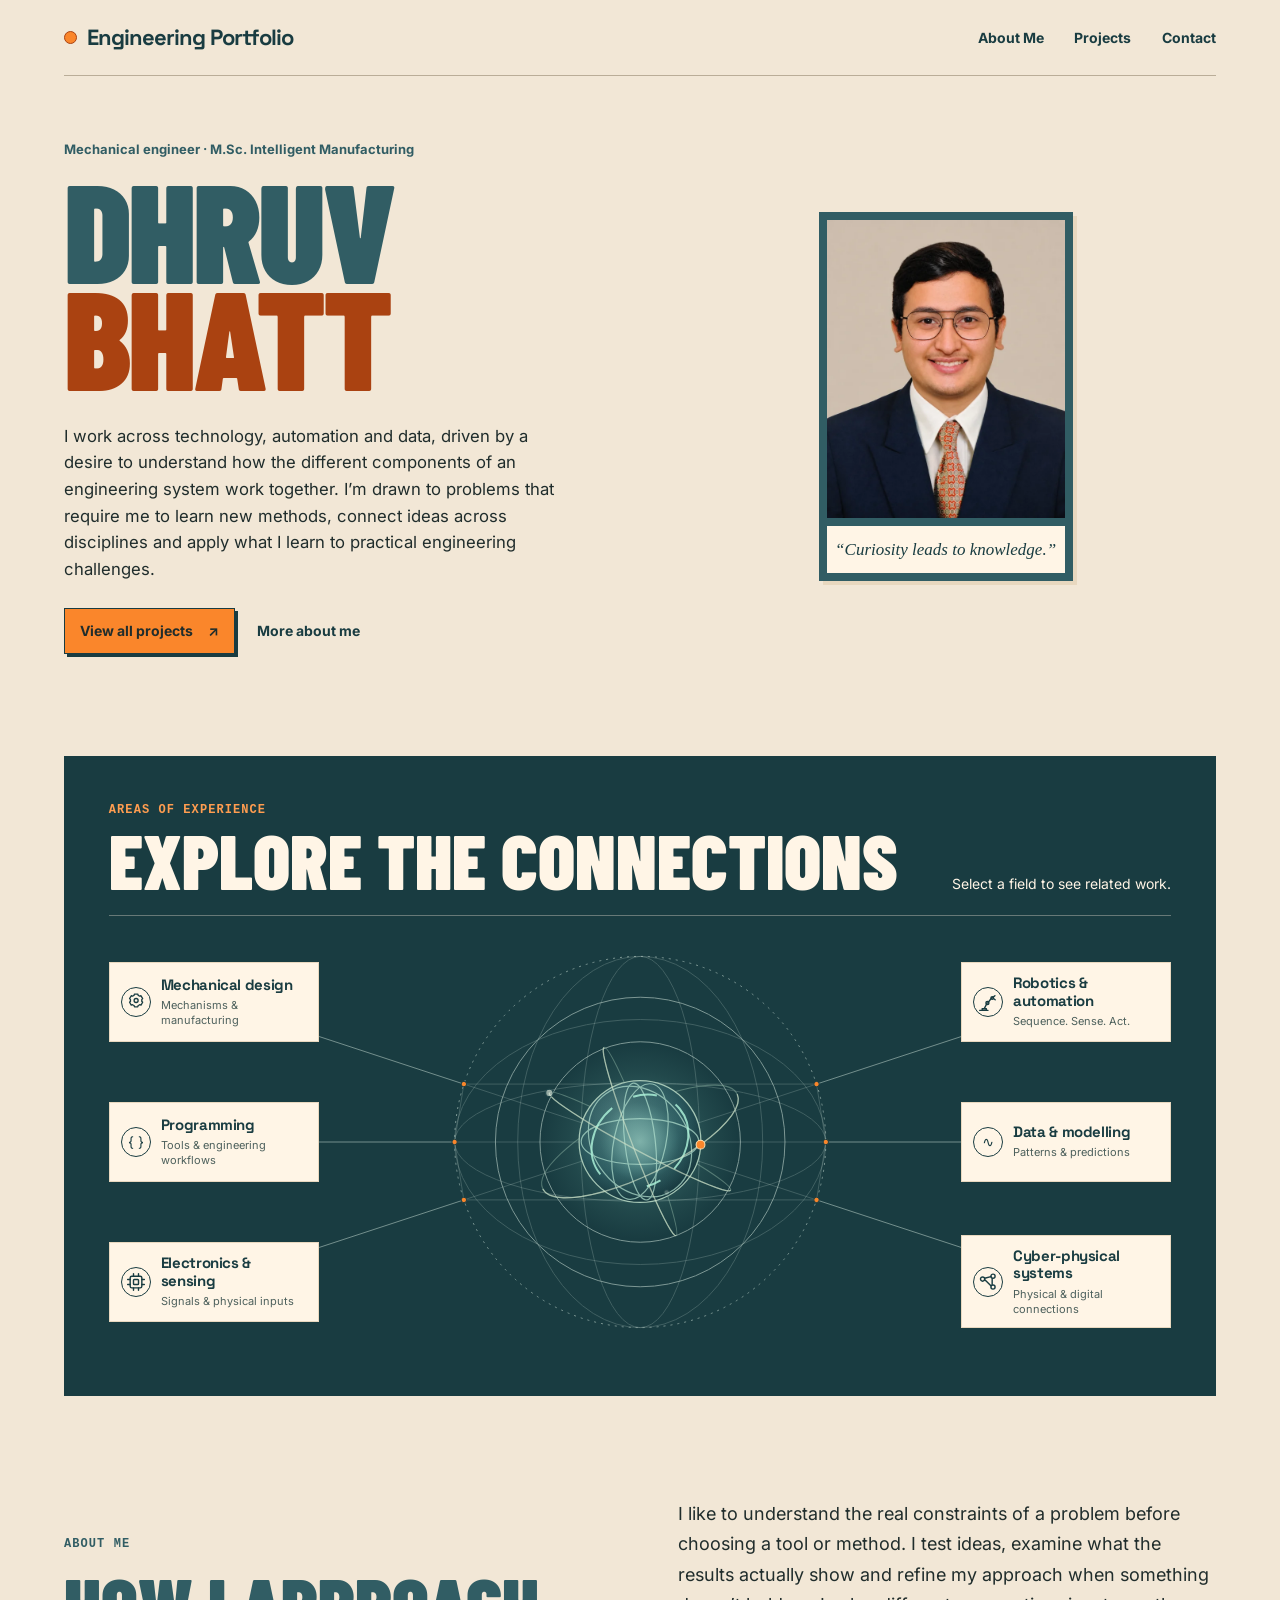
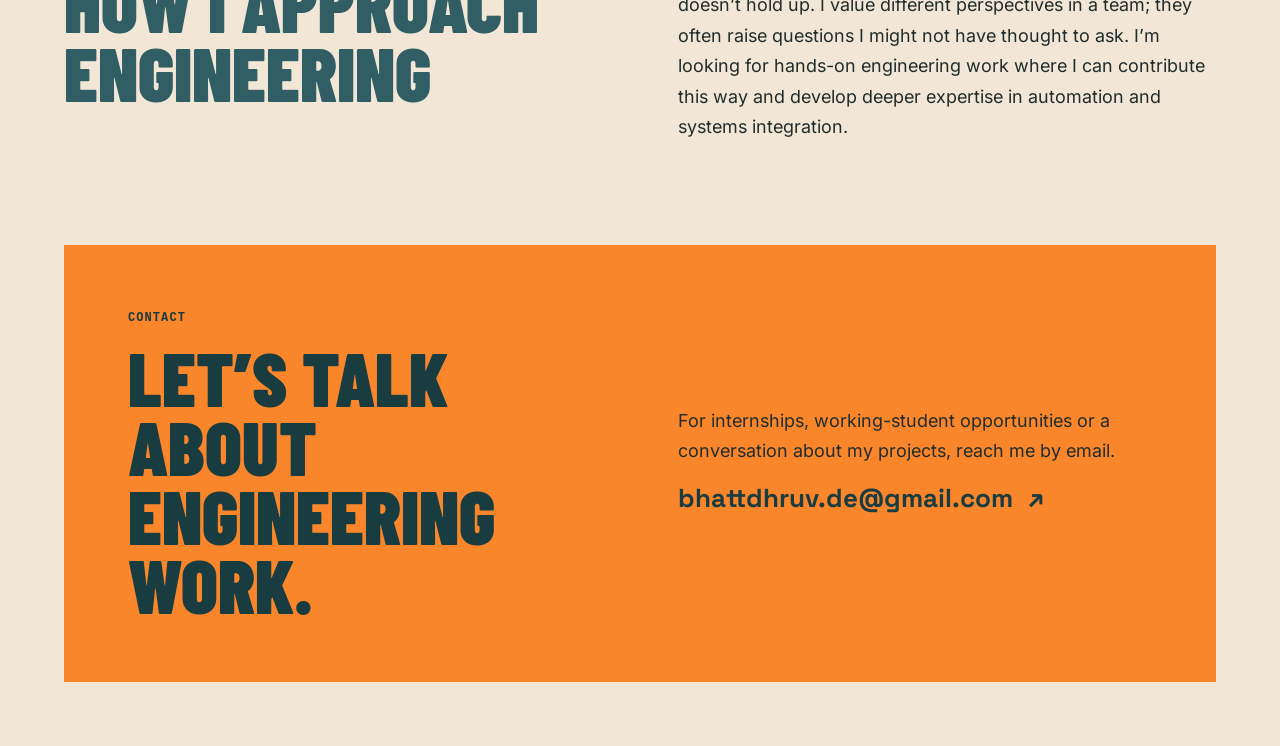
==== commit 2f43c00b: "Add the portfolio portrait and enable globe motion by default" ====
--- a/index.html
+++ b/index.html
@@ -6,8 +6,8 @@
 <meta name="description" content="Explore Dhruv Bhatt's projects across automation, mechanical design, simulation, programming and sensing.">
 <meta name="theme-color" content="#f2e7d6">
 <link rel="icon" href="data:image/svg+xml,%3Csvg xmlns='http://www.w3.org/2000/svg' viewBox='0 0 32 32'%3E%3Crect width='32' height='32' rx='8' fill='%23315d64'/%3E%3Cpath d='M8 8h7c10 0 10 16 0 16H8z' fill='none' stroke='white' stroke-width='3'/%3E%3C/svg%3E">
-<link rel="stylesheet" href="portfolio.css?v=editorial-13">
-<link rel="stylesheet" href="visuals.css?v=editorial-3"><link rel="preload" href="assets/fonts/inter-400.woff" as="font" type="font/woff" crossorigin><link rel="preload" href="assets/fonts/barlow-condensed-900.woff2" as="font" type="font/woff2" crossorigin><script defer src="assets/vendor/motion/motion-14.14.0.js"></script><script defer src="site-motion.js?v=editorial-2"></script><script defer src="media-playback.js?v=6"></script><script defer src="engineering-projection.js?v=2"></script><script defer src="fem-bending.js?v=4"></script><script defer src="map-pattern.js?v=orbital-8"></script><script defer src="map-data.js?v=editorial-4"></script><script defer src="engineering-scenes.js?v=8"></script><script defer src="engineering-map.js?v=editorial-7"></script><script defer src="featured-projects.js?v=2"></script></head>
+<link rel="stylesheet" href="portfolio.css?v=editorial-14">
+<link rel="stylesheet" href="visuals.css?v=editorial-3"><link rel="preload" href="assets/fonts/inter-400.woff" as="font" type="font/woff" crossorigin><link rel="preload" href="assets/fonts/barlow-condensed-900.woff2" as="font" type="font/woff2" crossorigin><script defer src="assets/vendor/motion/motion-14.14.0.js"></script><script defer src="site-motion.js?v=editorial-2"></script><script defer src="media-playback.js?v=6"></script><script defer src="engineering-projection.js?v=2"></script><script defer src="fem-bending.js?v=4"></script><script defer src="map-pattern.js?v=orbital-9"></script><script defer src="map-data.js?v=editorial-4"></script><script defer src="engineering-scenes.js?v=8"></script><script defer src="engineering-map.js?v=editorial-7"></script></head>
 <body>
 <a class="skip-link" href="#main">Skip to content</a>
 <div class="shell">
@@ -20,25 +20,10 @@
     <p class="hero-lead">I work across technology, automation and data, driven by a desire to understand how the different components of an engineering system work together. I’m drawn to problems that require me to learn new methods, connect ideas across disciplines and apply what I learn to practical engineering challenges.</p>
     <div class="hero-actions"><a class="action-primary" href="projects/">View all projects <span aria-hidden="true">↗</span></a><a class="action-text" href="#about">More about me</a></div>
   </div>
-  <div class="hero-feature">
-    <div class="feature-plate" id="featured-preview">
-      <span class="feature-orbit" aria-hidden="true"></span>
-      <img class="feature-gripper" src="assets/high-res/gripper-mechanism.webp" width="1800" height="1528" fetchpriority="high" alt="CAD render of the three-jaw scroll gripper">
-    </div>
-    <div class="feature-caption">
-      <label for="feature-project" class="sr-only">Featured project</label>
-      <select id="feature-project" aria-controls="featured-preview">
-        <option value="gripper">Three-jaw scroll gripper</option>
-        <option value="ifs">Robotic bending</option>
-        <option value="elmex">Visual inspection</option>
-        <option value="assembly">Spring insertion</option>
-        <option value="cam">Gearbox housing CAM</option>
-        <option value="irp">Copper alloy research</option>
-        <option value="iep">Real-time fatigue assessment</option>
-      </select>
-      <a class="feature-arrow" href="projects/#gripper" aria-label="Open the Smart Gripper Design and Robot Cell Simulation case study">↗</a>
-    </div>
-  </div>
+  <figure class="hero-portrait">
+    <img src="assets/dhruv-bhatt-portrait.webp" width="600" height="750" alt="Portrait of Dhruv Bhatt" decoding="async">
+    <figcaption>“Curiosity leads to knowledge.”</figcaption>
+  </figure>
 </section>
 <section class="hero-map" aria-labelledby="map-heading">
     <div class="map-heading"><div><p class="section-kicker">Areas of experience</p><h2 id="map-heading">Explore the connections</h2></div><p>Select a field to see related work.</p></div>
--- a/portfolio.css
+++ b/portfolio.css
@@ -50,24 +50,16 @@
 .action-primary:active{box-shadow:1px 1px 0 var(--deep)}
 .action-text:hover,.contact-link:hover{text-decoration:underline;text-underline-offset:5px}
 
-.hero-feature{display:grid;min-width:0;color:var(--deep);text-decoration:none;background:var(--teal);padding:clamp(10px,1.35vw,20px);box-shadow:6px 6px 0 var(--sand)}
-.feature-plate{
-  display:grid;place-items:center;position:relative;overflow:hidden;isolation:isolate;aspect-ratio:1.13;
-  background-color:var(--sand);
-  background-image:linear-gradient(#315d6422 1px,transparent 1px),linear-gradient(90deg,#315d6422 1px,transparent 1px);
-  background-size:26px 26px;background-position:center;
+.hero-portrait{
+  width:min(100%,clamp(204px,26vw,254px));
+  justify-self:center;
+  margin:0;
+  padding:8px;
+  background:var(--teal);
+  box-shadow:4px 4px 0 var(--sand);
 }
-.feature-orbit{position:absolute;left:14%;width:68%;aspect-ratio:1;border:1px solid var(--teal);border-radius:50%;background:transparent}
-.feature-orbit::after{content:"";position:absolute;inset:-9%;border:1px dashed #315d6499;border-radius:50%}
-.feature-plate .feature-gripper{position:absolute;width:97%;height:auto;left:7%;top:50%;transform:translateY(-50%);mix-blend-mode:multiply;filter:grayscale(1) brightness(1.16) contrast(1.04);mask-image:linear-gradient(to left,transparent,#000 11%)}
-
-.feature-caption{display:grid;grid-template-columns:minmax(0,1fr) 48px;min-height:48px;margin-top:10px;background:var(--cream)}
-.feature-caption select{width:100%;min-width:0;padding:8px 7px 8px 12px;color:var(--deep);border:0;background:var(--cream);font:700 clamp(14px,1.8vw,19px)/1.15 var(--heading);cursor:pointer;text-overflow:ellipsis}
-.feature-caption :is(select,a):focus-visible{outline:2px solid var(--deep);outline-offset:-4px}
-.feature-arrow{display:grid;place-items:center;min-width:48px;background:var(--orange);color:var(--deep);font-size:23px;text-decoration:none}
-.feature-arrow:hover{background:#ff9d50}
-.feature-image{display:block;width:100%;height:100%;object-fit:contain}
-.feature-plate > .feature-media{position:absolute;inset:0;width:100%;height:100%}
+.hero-portrait img{display:block;width:100%;height:auto;aspect-ratio:4/5;object-fit:cover;background:var(--sand)}
+.hero-portrait figcaption{margin-top:8px;padding:12px 8px;background:var(--cream);color:var(--deep);font:italic 17px/1.38 Georgia,serif;text-align:center;text-wrap:balance}
 .scene-canvas{width:100%;height:100%;display:block}
 
 .hero-map{padding:clamp(18px,3.5vw,48px);background:var(--deep);color:var(--cream);position:relative;min-width:0}
@@ -160,9 +152,8 @@
   .hero-layout{grid-template-columns:1fr;gap:28px}
   .hero-about h1{font-size:clamp(76px,16vw,112px)}
   .hero-about h1 span{display:inline-block}
-  .feature-plate{aspect-ratio:1.42}
-  .feature-orbit{width:57%;left:19%}
-  .feature-plate .feature-gripper{width:84%;left:15%}
+  .hero-portrait{width:min(100%,192px)}
+  .hero-portrait figcaption{padding:11px 5px 13px;font-size:16px}
   .explorer{grid-template-columns:repeat(2,minmax(0,1fr));grid-template-rows:repeat(3,minmax(68px,auto)) minmax(338px,auto);gap:9px;min-height:0;align-items:stretch}
   .branch[data-position="2"],.branch[data-position="4"],.branch[data-position="6"]{grid-column:2}
   .domain{height:100%;min-height:68px;padding:8px;gap:6px}
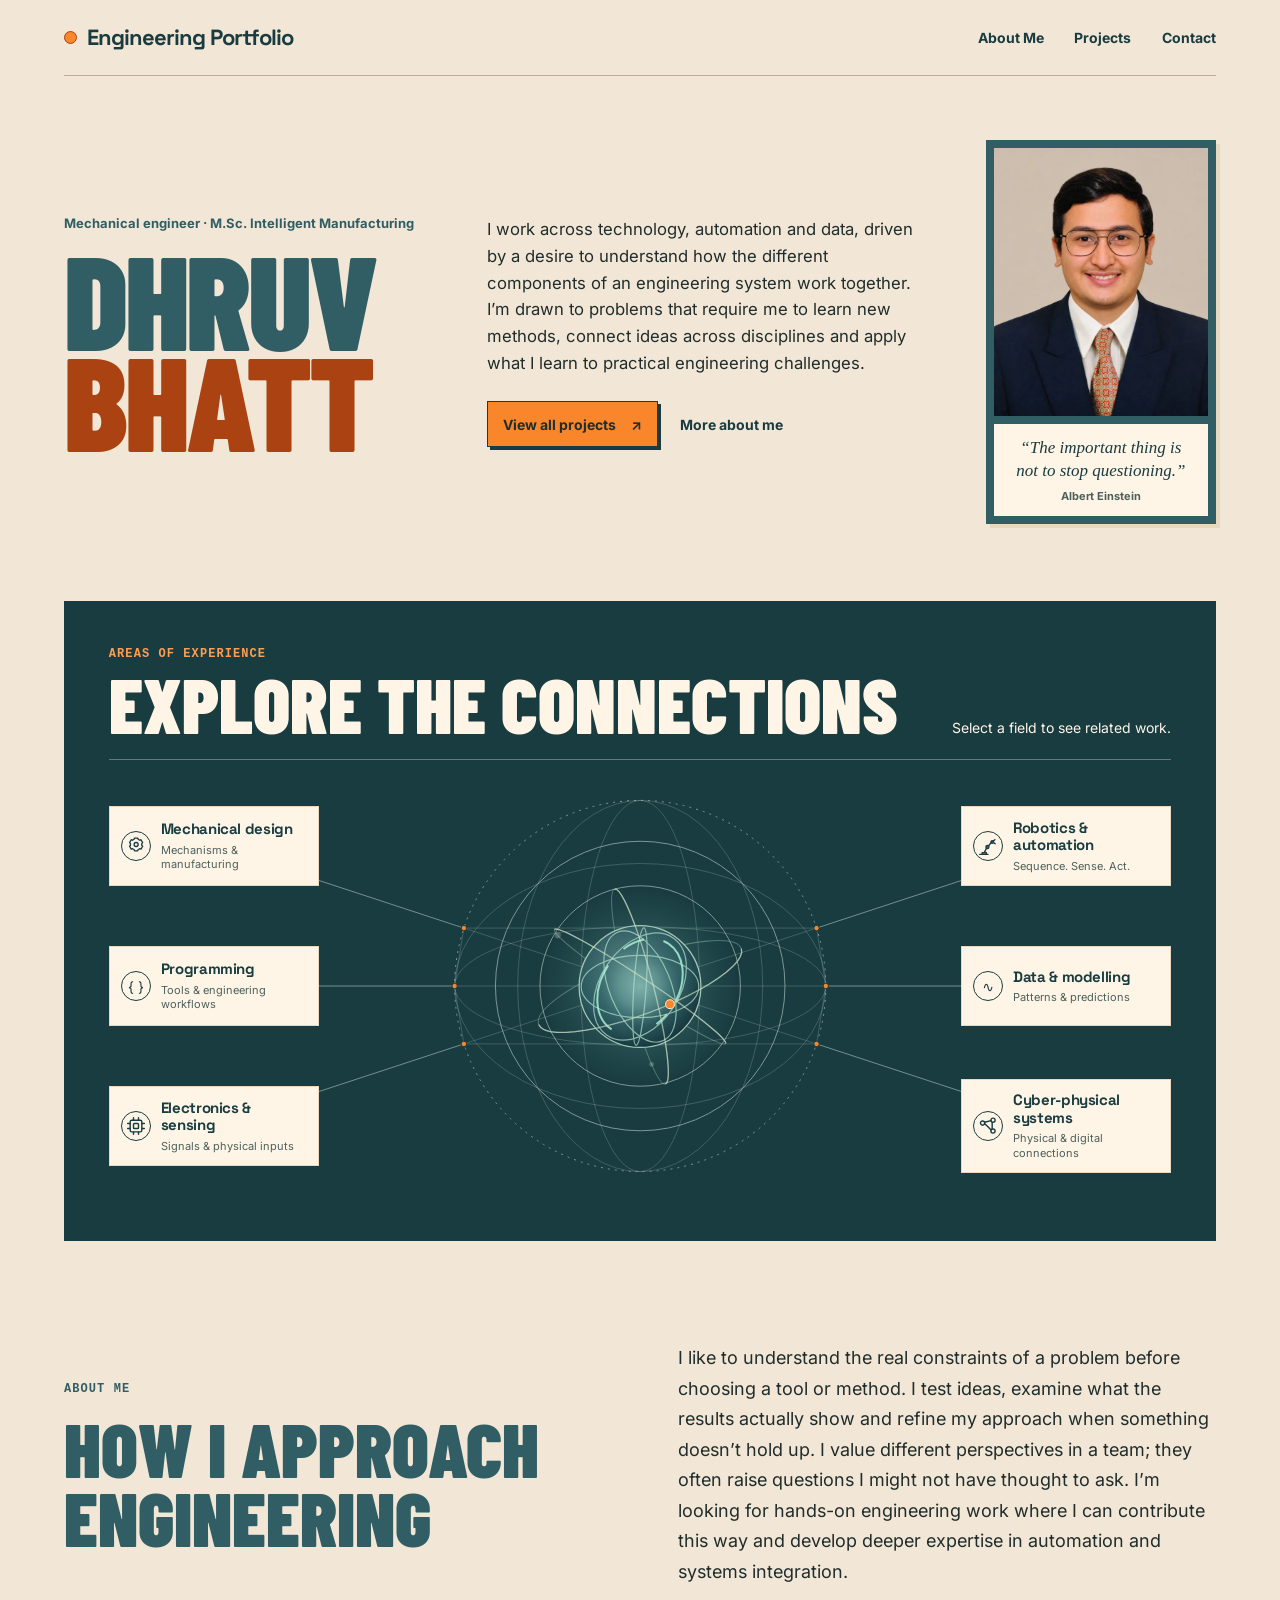
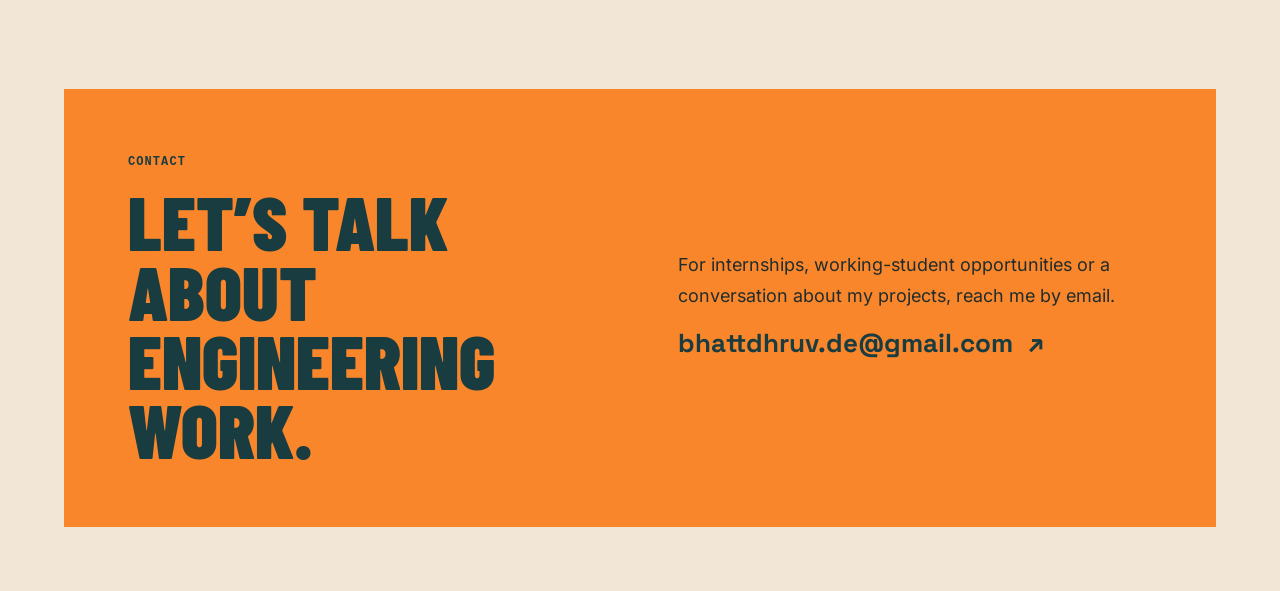
==== commit 193d144f: "Rebalance the homepage opening and add the chosen quote" ====
--- a/index.html
+++ b/index.html
@@ -6,7 +6,7 @@
 <meta name="description" content="Explore Dhruv Bhatt's projects across automation, mechanical design, simulation, programming and sensing.">
 <meta name="theme-color" content="#f2e7d6">
 <link rel="icon" href="data:image/svg+xml,%3Csvg xmlns='http://www.w3.org/2000/svg' viewBox='0 0 32 32'%3E%3Crect width='32' height='32' rx='8' fill='%23315d64'/%3E%3Cpath d='M8 8h7c10 0 10 16 0 16H8z' fill='none' stroke='white' stroke-width='3'/%3E%3C/svg%3E">
-<link rel="stylesheet" href="portfolio.css?v=editorial-14">
+<link rel="stylesheet" href="portfolio.css?v=editorial-15">
 <link rel="stylesheet" href="visuals.css?v=editorial-3"><link rel="preload" href="assets/fonts/inter-400.woff" as="font" type="font/woff" crossorigin><link rel="preload" href="assets/fonts/barlow-condensed-900.woff2" as="font" type="font/woff2" crossorigin><script defer src="assets/vendor/motion/motion-14.14.0.js"></script><script defer src="site-motion.js?v=editorial-2"></script><script defer src="media-playback.js?v=6"></script><script defer src="engineering-projection.js?v=2"></script><script defer src="fem-bending.js?v=4"></script><script defer src="map-pattern.js?v=orbital-9"></script><script defer src="map-data.js?v=editorial-4"></script><script defer src="engineering-scenes.js?v=8"></script><script defer src="engineering-map.js?v=editorial-7"></script></head>
 <body>
 <a class="skip-link" href="#main">Skip to content</a>
@@ -17,12 +17,17 @@
   <div class="hero-about">
     <p class="section-kicker">Mechanical engineer · M.Sc. Intelligent Manufacturing</p>
     <h1><span>Dhruv</span> <span>Bhatt</span></h1>
+  </div>
+  <div class="hero-summary">
     <p class="hero-lead">I work across technology, automation and data, driven by a desire to understand how the different components of an engineering system work together. I’m drawn to problems that require me to learn new methods, connect ideas across disciplines and apply what I learn to practical engineering challenges.</p>
     <div class="hero-actions"><a class="action-primary" href="projects/">View all projects <span aria-hidden="true">↗</span></a><a class="action-text" href="#about">More about me</a></div>
   </div>
   <figure class="hero-portrait">
     <img src="assets/dhruv-bhatt-portrait.webp" width="600" height="750" alt="Portrait of Dhruv Bhatt" decoding="async">
-    <figcaption>“Curiosity leads to knowledge.”</figcaption>
+    <figcaption>
+      <span>“The important thing is not to stop questioning.”</span>
+      <span class="hero-quote-credit">Albert Einstein</span>
+    </figcaption>
   </figure>
 </section>
 <section class="hero-map" aria-labelledby="map-heading">
--- a/portfolio.css
+++ b/portfolio.css
@@ -37,12 +37,21 @@
 .site-nav a:hover,.site-nav a[aria-current="page"]{text-decoration:underline;text-decoration-thickness:2px;text-underline-offset:5px}
 .section-kicker{margin:0 0 15px;color:var(--teal);font:700 12px/1.5 var(--mono);text-transform:uppercase;letter-spacing:.09em}
 
-.hero-layout{display:grid;grid-template-columns:minmax(0,1fr) minmax(0,1fr);gap:clamp(30px,5.5vw,85px);align-items:center;padding:clamp(36px,5vw,72px) 0 var(--section)}
+.hero-layout{
+  display:grid;
+  grid-template-columns:minmax(0,1fr) clamp(172px,25vw,230px);
+  grid-template-areas:"identity portrait" "summary portrait";
+  align-items:center;
+  gap:26px clamp(28px,5vw,70px);
+  padding:clamp(36px,5vw,72px) 0 var(--section);
+}
+.hero-about{grid-area:identity;align-self:end}
+.hero-summary{grid-area:summary;align-self:start}
 .hero-about .section-kicker{font:600 13px/1.45 Inter,system-ui,sans-serif;text-transform:none;letter-spacing:0}
 .hero-about h1,.projects-intro h1{margin:0;color:var(--teal);font:900 clamp(90px,11vw,177px)/.76 var(--display);letter-spacing:-.025em;text-transform:uppercase}
 .hero-about h1 span{display:block}
 .hero-about h1 span:last-child,.projects-intro h1 span{color:var(--rust)}
-.hero-about .hero-lead{max-width:50ch;margin:clamp(22px,3vw,35px) 0 0;color:var(--ink);font-size:clamp(15px,1.3vw,17px);line-height:1.6}
+.hero-lead{max-width:50ch;margin:0;color:var(--ink);font-size:clamp(15px,1.3vw,17px);line-height:1.6}
 .hero-actions{display:flex;align-items:center;flex-wrap:wrap;gap:12px 22px;margin-top:25px}
 .action-primary,.action-text,.contact-link{display:inline-flex;align-items:center;gap:15px;min-height:46px;font-size:14px;font-weight:700;text-decoration:none}
 .action-primary{justify-content:space-between;padding:10px 15px;background:var(--orange);color:var(--ink);border:1px solid var(--deep);box-shadow:3px 3px 0 var(--deep);transition:box-shadow .2s var(--ease),background .2s var(--ease)}
@@ -51,8 +60,9 @@
 .action-text:hover,.contact-link:hover{text-decoration:underline;text-underline-offset:5px}
 
 .hero-portrait{
-  width:min(100%,clamp(204px,26vw,254px));
-  justify-self:center;
+  grid-area:portrait;
+  width:100%;
+  justify-self:end;
   margin:0;
   padding:8px;
   background:var(--teal);
@@ -60,6 +70,7 @@
 }
 .hero-portrait img{display:block;width:100%;height:auto;aspect-ratio:4/5;object-fit:cover;background:var(--sand)}
 .hero-portrait figcaption{margin-top:8px;padding:12px 8px;background:var(--cream);color:var(--deep);font:italic 17px/1.38 Georgia,serif;text-align:center;text-wrap:balance}
+.hero-quote-credit{display:block;margin-top:6px;color:var(--muted);font:600 11px/1.35 Inter,system-ui,sans-serif}
 .scene-canvas{width:100%;height:100%;display:block}
 
 .hero-map{padding:clamp(18px,3.5vw,48px);background:var(--deep);color:var(--cream);position:relative;min-width:0}
@@ -146,14 +157,30 @@
   .symbol{width:24px;height:24px;flex-basis:24px}
   .symbol svg{width:17px;height:17px}
 }
+@media(min-width:1000px){
+  .hero-layout{
+    grid-template-columns:minmax(0,.83fr) minmax(0,1fr) clamp(190px,18vw,238px);
+    grid-template-areas:"identity summary portrait";
+    column-gap:clamp(26px,4.2vw,62px);
+    padding-bottom:clamp(55px,6vw,90px);
+  }
+  .hero-about,.hero-summary{align-self:center}
+  .hero-about h1{font-size:clamp(90px,10.4vw,158px)}
+}
 @media(max-width:660px){
   header{min-height:0;flex-wrap:wrap;gap:6px;padding:14px 0 6px}
   .site-nav{width:100%;justify-content:space-between}
-  .hero-layout{grid-template-columns:1fr;gap:28px}
-  .hero-about h1{font-size:clamp(76px,16vw,112px)}
-  .hero-about h1 span{display:inline-block}
-  .hero-portrait{width:min(100%,192px)}
-  .hero-portrait figcaption{padding:11px 5px 13px;font-size:16px}
+  .hero-layout{
+    grid-template-columns:minmax(0,1fr) clamp(112px,35vw,186px);
+    grid-template-areas:"identity portrait" "summary summary";
+    gap:24px clamp(14px,4vw,24px);
+  }
+  .hero-about{align-self:center}
+  .hero-about h1{font-size:clamp(56px,16.8vw,107px)}
+  .hero-about .section-kicker{font-size:12px}
+  .hero-portrait{padding:5px}
+  .hero-portrait figcaption{margin-top:5px;padding:8px 4px;font-size:clamp(13px,3.1vw,15px)}
+  .hero-quote-credit{margin-top:5px;font-size:10px}
   .explorer{grid-template-columns:repeat(2,minmax(0,1fr));grid-template-rows:repeat(3,minmax(68px,auto)) minmax(338px,auto);gap:9px;min-height:0;align-items:stretch}
   .branch[data-position="2"],.branch[data-position="4"],.branch[data-position="6"]{grid-column:2}
   .domain{height:100%;min-height:68px;padding:8px;gap:6px}
@@ -162,7 +189,6 @@
   .content-section{grid-template-columns:1fr}
 }
 @media(max-width:360px){
-  .hero-about h1{font-size:70px}
   .domain strong{font-size:12px}
   .domain .symbol{display:none}
 }
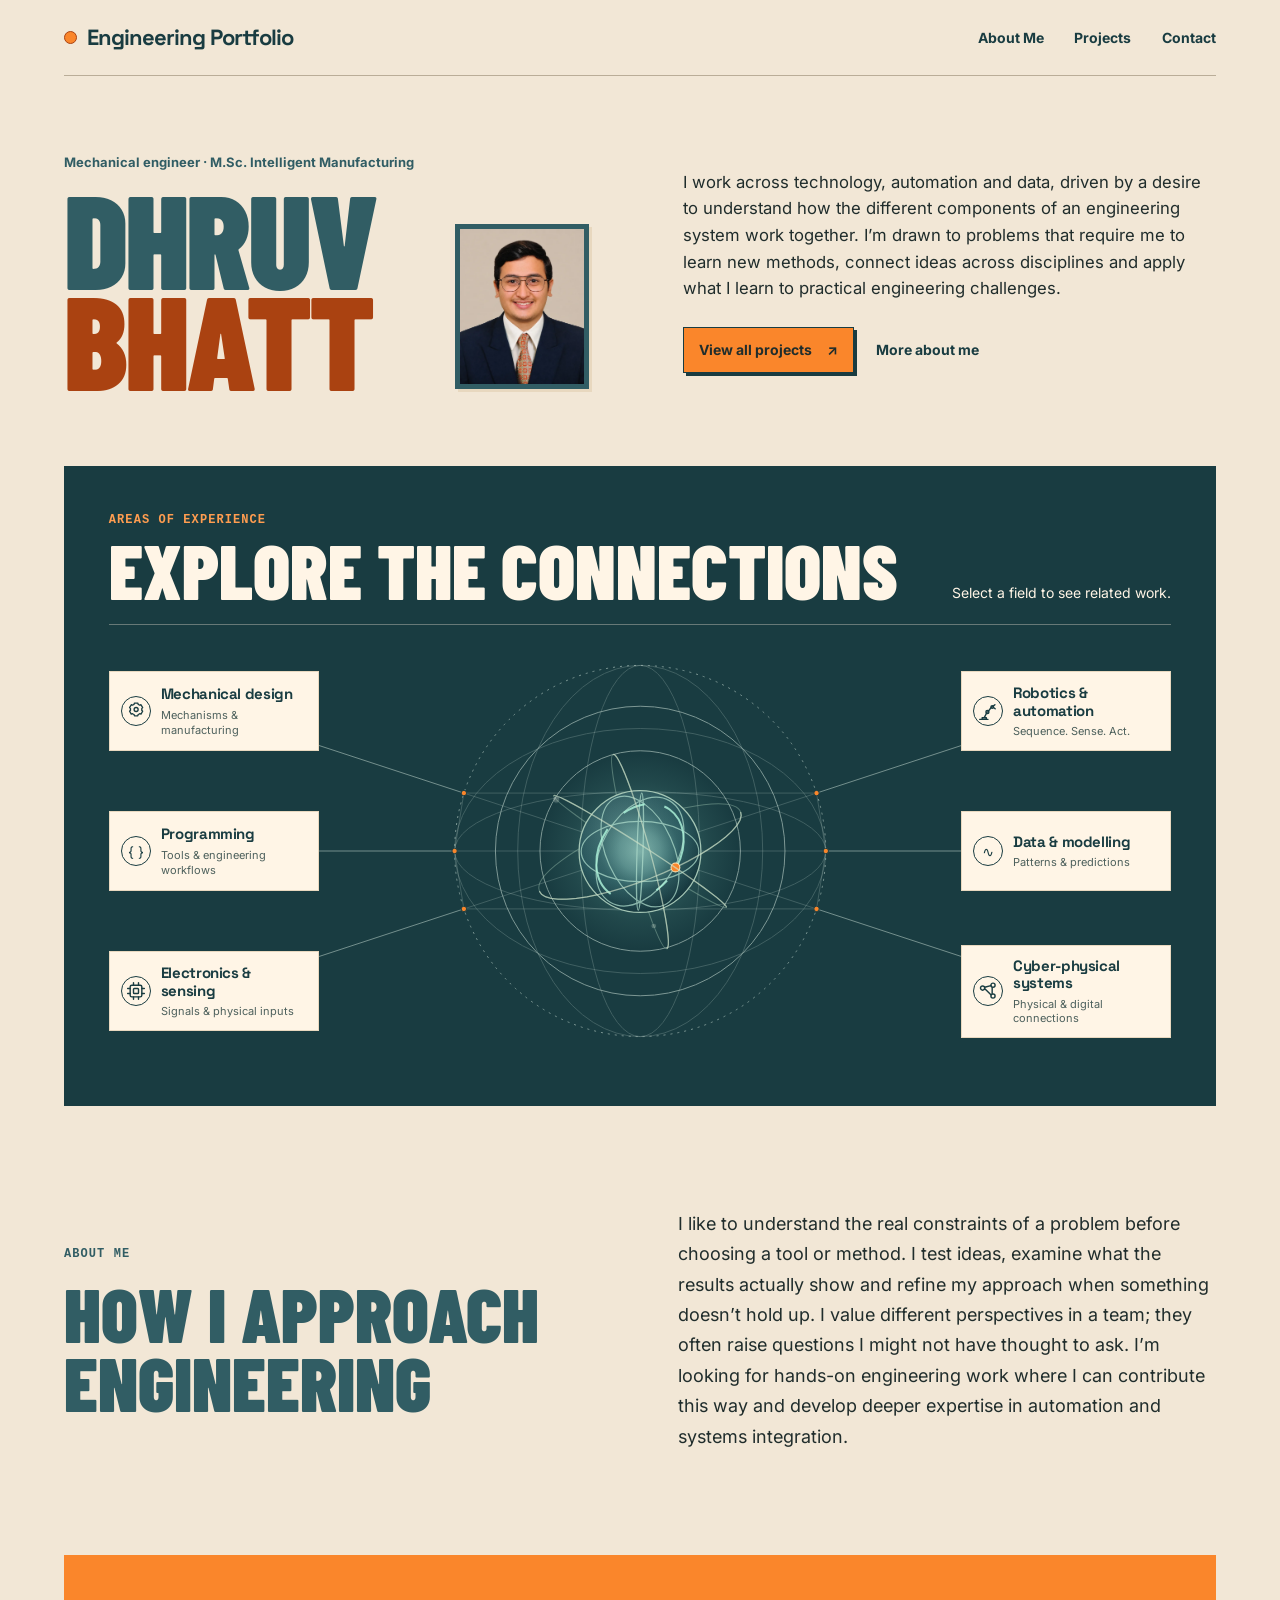
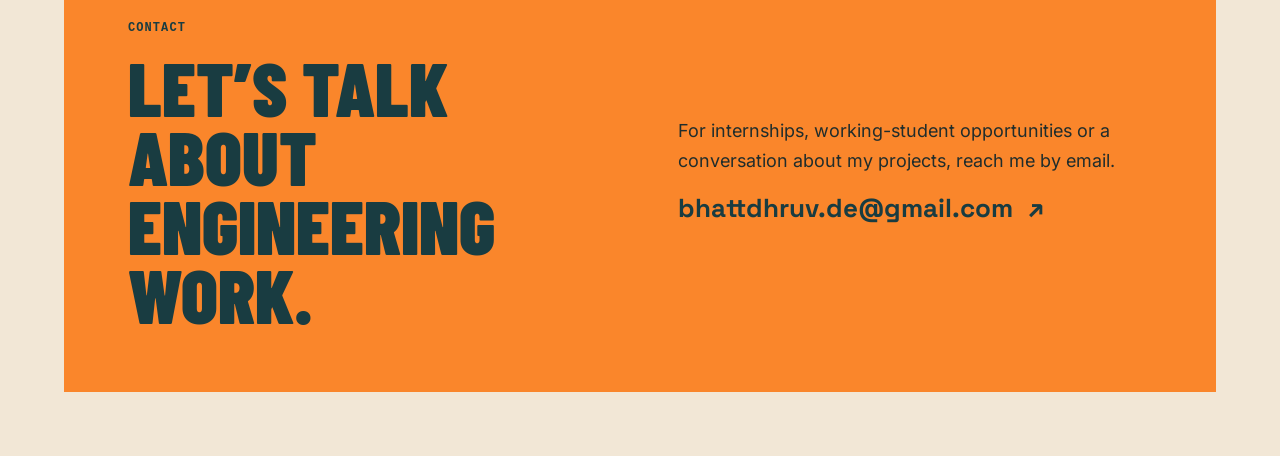
==== commit 7b693b30: "Simplify the opening around the name and portrait" ====
--- a/index.html
+++ b/index.html
@@ -6,7 +6,7 @@
 <meta name="description" content="Explore Dhruv Bhatt's projects across automation, mechanical design, simulation, programming and sensing.">
 <meta name="theme-color" content="#f2e7d6">
 <link rel="icon" href="data:image/svg+xml,%3Csvg xmlns='http://www.w3.org/2000/svg' viewBox='0 0 32 32'%3E%3Crect width='32' height='32' rx='8' fill='%23315d64'/%3E%3Cpath d='M8 8h7c10 0 10 16 0 16H8z' fill='none' stroke='white' stroke-width='3'/%3E%3C/svg%3E">
-<link rel="stylesheet" href="portfolio.css?v=editorial-15">
+<link rel="stylesheet" href="portfolio.css?v=editorial-16">
 <link rel="stylesheet" href="visuals.css?v=editorial-3"><link rel="preload" href="assets/fonts/inter-400.woff" as="font" type="font/woff" crossorigin><link rel="preload" href="assets/fonts/barlow-condensed-900.woff2" as="font" type="font/woff2" crossorigin><script defer src="assets/vendor/motion/motion-14.14.0.js"></script><script defer src="site-motion.js?v=editorial-2"></script><script defer src="media-playback.js?v=6"></script><script defer src="engineering-projection.js?v=2"></script><script defer src="fem-bending.js?v=4"></script><script defer src="map-pattern.js?v=orbital-9"></script><script defer src="map-data.js?v=editorial-4"></script><script defer src="engineering-scenes.js?v=8"></script><script defer src="engineering-map.js?v=editorial-7"></script></head>
 <body>
 <a class="skip-link" href="#main">Skip to content</a>
@@ -14,21 +14,19 @@
 <header><a class="signature" href="./" aria-label="Engineering Portfolio, home">Engineering Portfolio</a><nav class="site-nav" aria-label="Main navigation"><a href="#about">About Me</a><a href="projects/">Projects</a><a href="#contact">Contact</a></nav></header>
 <main id="main">
 <section class="hero-layout" aria-label="Introduction">
-  <div class="hero-about">
-    <p class="section-kicker">Mechanical engineer · M.Sc. Intelligent Manufacturing</p>
-    <h1><span>Dhruv</span> <span>Bhatt</span></h1>
+  <div class="hero-identity">
+    <div class="hero-about">
+      <p class="section-kicker">Mechanical engineer · M.Sc. Intelligent Manufacturing</p>
+      <h1><span>Dhruv</span> <span>Bhatt</span></h1>
+    </div>
+    <figure class="hero-portrait">
+      <img src="assets/dhruv-bhatt-portrait.webp" width="600" height="750" alt="Portrait of Dhruv Bhatt" decoding="async">
+    </figure>
   </div>
   <div class="hero-summary">
     <p class="hero-lead">I work across technology, automation and data, driven by a desire to understand how the different components of an engineering system work together. I’m drawn to problems that require me to learn new methods, connect ideas across disciplines and apply what I learn to practical engineering challenges.</p>
     <div class="hero-actions"><a class="action-primary" href="projects/">View all projects <span aria-hidden="true">↗</span></a><a class="action-text" href="#about">More about me</a></div>
   </div>
-  <figure class="hero-portrait">
-    <img src="assets/dhruv-bhatt-portrait.webp" width="600" height="750" alt="Portrait of Dhruv Bhatt" decoding="async">
-    <figcaption>
-      <span>“The important thing is not to stop questioning.”</span>
-      <span class="hero-quote-credit">Albert Einstein</span>
-    </figcaption>
-  </figure>
 </section>
 <section class="hero-map" aria-labelledby="map-heading">
     <div class="map-heading"><div><p class="section-kicker">Areas of experience</p><h2 id="map-heading">Explore the connections</h2></div><p>Select a field to see related work.</p></div>
--- a/portfolio.css
+++ b/portfolio.css
@@ -39,19 +39,22 @@
 
 .hero-layout{
   display:grid;
-  grid-template-columns:minmax(0,1fr) clamp(172px,25vw,230px);
-  grid-template-areas:"identity portrait" "summary portrait";
+  grid-template-columns:minmax(0,1fr);
   align-items:center;
-  gap:26px clamp(28px,5vw,70px);
-  padding:clamp(36px,5vw,72px) 0 var(--section);
+  gap:clamp(24px,4vw,38px);
+  padding:clamp(36px,6vw,84px) 0 clamp(44px,6vw,88px);
 }
-.hero-about{grid-area:identity;align-self:end}
-.hero-summary{grid-area:summary;align-self:start}
+.hero-identity{
+  display:grid;
+  grid-template-columns:minmax(0,max-content) clamp(94px,15vw,146px);
+  align-items:end;
+  gap:clamp(16px,3.2vw,46px);
+}
 .hero-about .section-kicker{font:600 13px/1.45 Inter,system-ui,sans-serif;text-transform:none;letter-spacing:0}
 .hero-about h1,.projects-intro h1{margin:0;color:var(--teal);font:900 clamp(90px,11vw,177px)/.76 var(--display);letter-spacing:-.025em;text-transform:uppercase}
 .hero-about h1 span{display:block}
 .hero-about h1 span:last-child,.projects-intro h1 span{color:var(--rust)}
-.hero-lead{max-width:50ch;margin:0;color:var(--ink);font-size:clamp(15px,1.3vw,17px);line-height:1.6}
+.hero-lead{max-width:55ch;margin:0;color:var(--ink);font-size:clamp(15px,1.3vw,17px);line-height:1.6}
 .hero-actions{display:flex;align-items:center;flex-wrap:wrap;gap:12px 22px;margin-top:25px}
 .action-primary,.action-text,.contact-link{display:inline-flex;align-items:center;gap:15px;min-height:46px;font-size:14px;font-weight:700;text-decoration:none}
 .action-primary{justify-content:space-between;padding:10px 15px;background:var(--orange);color:var(--ink);border:1px solid var(--deep);box-shadow:3px 3px 0 var(--deep);transition:box-shadow .2s var(--ease),background .2s var(--ease)}
@@ -60,17 +63,13 @@
 .action-text:hover,.contact-link:hover{text-decoration:underline;text-underline-offset:5px}
 
 .hero-portrait{
-  grid-area:portrait;
   width:100%;
-  justify-self:end;
   margin:0;
-  padding:8px;
+  padding:5px;
   background:var(--teal);
-  box-shadow:4px 4px 0 var(--sand);
+  box-shadow:3px 3px 0 var(--sand);
 }
 .hero-portrait img{display:block;width:100%;height:auto;aspect-ratio:4/5;object-fit:cover;background:var(--sand)}
-.hero-portrait figcaption{margin-top:8px;padding:12px 8px;background:var(--cream);color:var(--deep);font:italic 17px/1.38 Georgia,serif;text-align:center;text-wrap:balance}
-.hero-quote-credit{display:block;margin-top:6px;color:var(--muted);font:600 11px/1.35 Inter,system-ui,sans-serif}
 .scene-canvas{width:100%;height:100%;display:block}
 
 .hero-map{padding:clamp(18px,3.5vw,48px);background:var(--deep);color:var(--cream);position:relative;min-width:0}
@@ -157,30 +156,20 @@
   .symbol{width:24px;height:24px;flex-basis:24px}
   .symbol svg{width:17px;height:17px}
 }
-@media(min-width:1000px){
+@media(min-width:730px){
   .hero-layout{
-    grid-template-columns:minmax(0,.83fr) minmax(0,1fr) clamp(190px,18vw,238px);
-    grid-template-areas:"identity summary portrait";
-    column-gap:clamp(26px,4.2vw,62px);
-    padding-bottom:clamp(55px,6vw,90px);
+    grid-template-columns:minmax(0,1.05fr) minmax(0,1fr);
+    column-gap:clamp(29px,4.6vw,82px);
   }
-  .hero-about,.hero-summary{align-self:center}
-  .hero-about h1{font-size:clamp(90px,10.4vw,158px)}
+  .hero-identity{grid-template-columns:minmax(0,max-content) clamp(104px,10.5vw,146px)}
+  .hero-about h1{font-size:clamp(78px,10.4vw,158px)}
 }
 @media(max-width:660px){
   header{min-height:0;flex-wrap:wrap;gap:6px;padding:14px 0 6px}
   .site-nav{width:100%;justify-content:space-between}
-  .hero-layout{
-    grid-template-columns:minmax(0,1fr) clamp(112px,35vw,186px);
-    grid-template-areas:"identity portrait" "summary summary";
-    gap:24px clamp(14px,4vw,24px);
-  }
-  .hero-about{align-self:center}
+  .hero-identity{grid-template-columns:minmax(0,max-content) clamp(94px,27vw,134px)}
   .hero-about h1{font-size:clamp(56px,16.8vw,107px)}
   .hero-about .section-kicker{font-size:12px}
-  .hero-portrait{padding:5px}
-  .hero-portrait figcaption{margin-top:5px;padding:8px 4px;font-size:clamp(13px,3.1vw,15px)}
-  .hero-quote-credit{margin-top:5px;font-size:10px}
   .explorer{grid-template-columns:repeat(2,minmax(0,1fr));grid-template-rows:repeat(3,minmax(68px,auto)) minmax(338px,auto);gap:9px;min-height:0;align-items:stretch}
   .branch[data-position="2"],.branch[data-position="4"],.branch[data-position="6"]{grid-column:2}
   .domain{height:100%;min-height:68px;padding:8px;gap:6px}
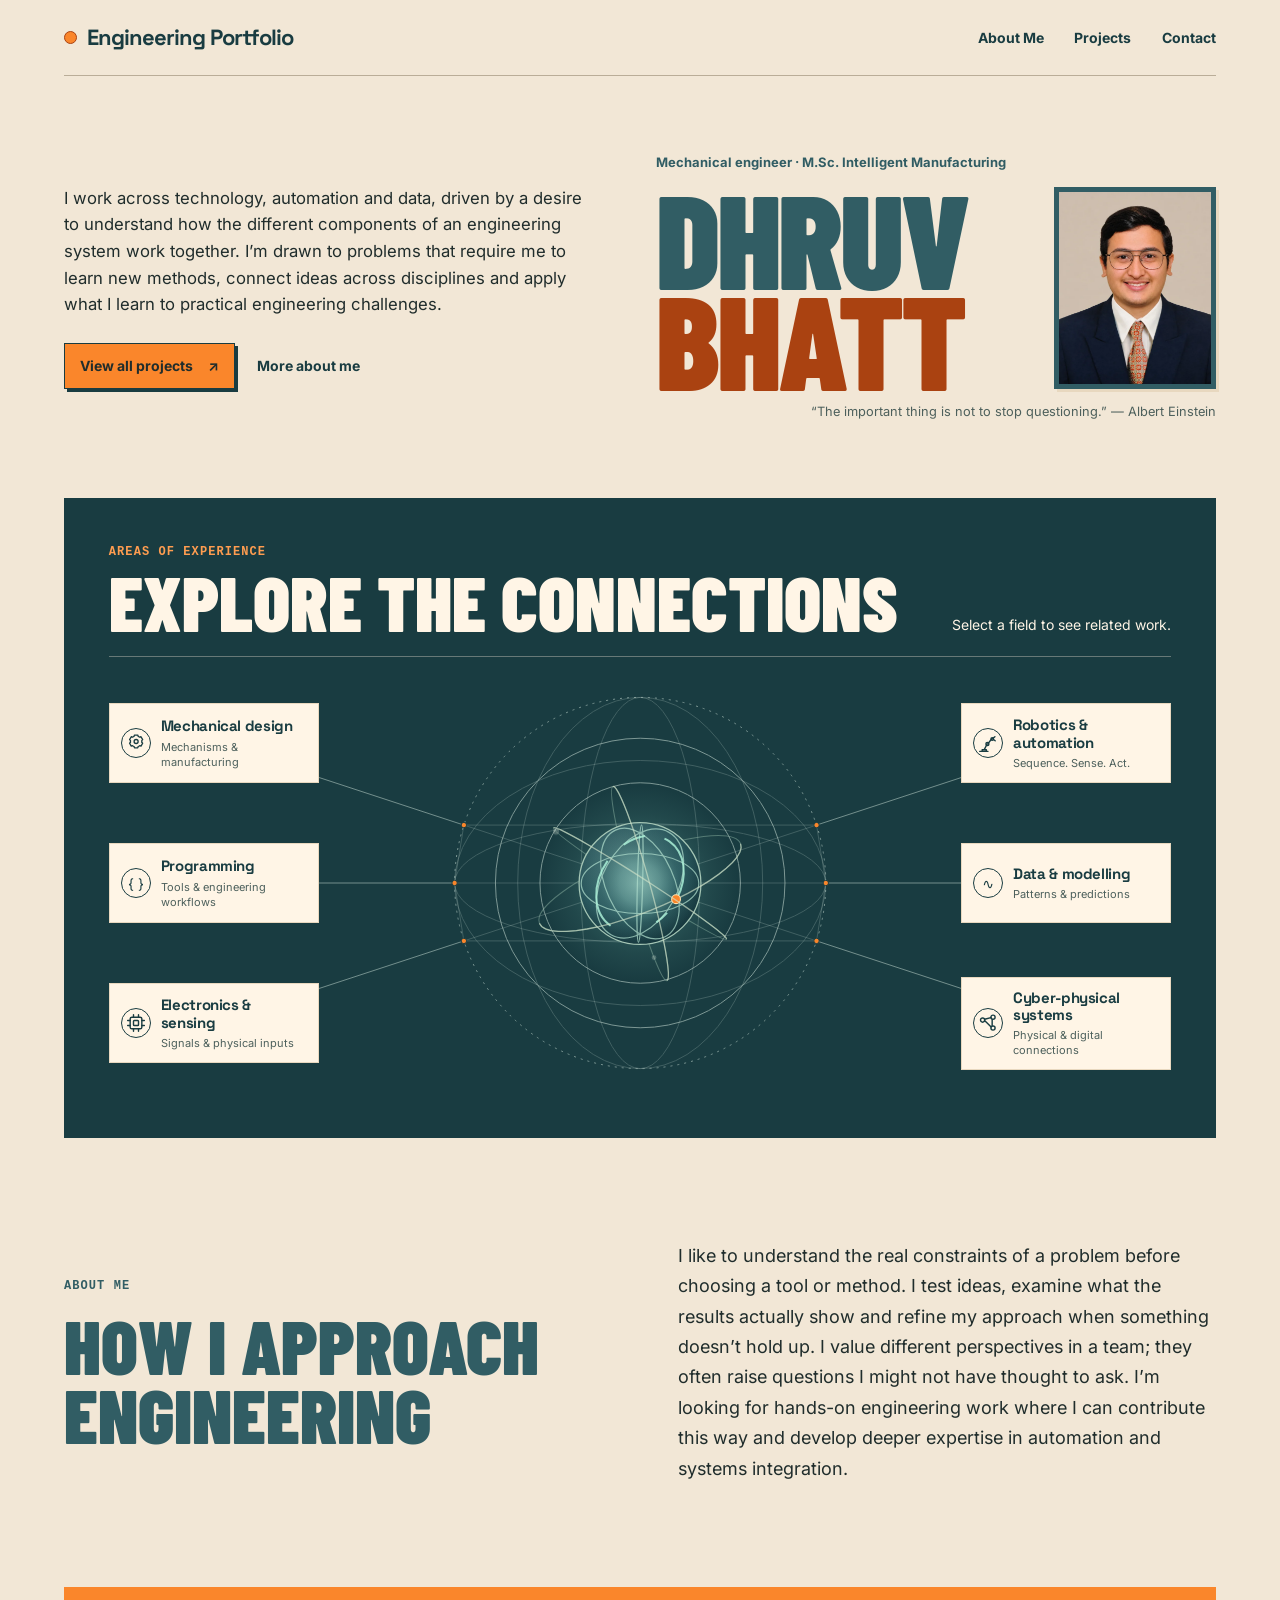
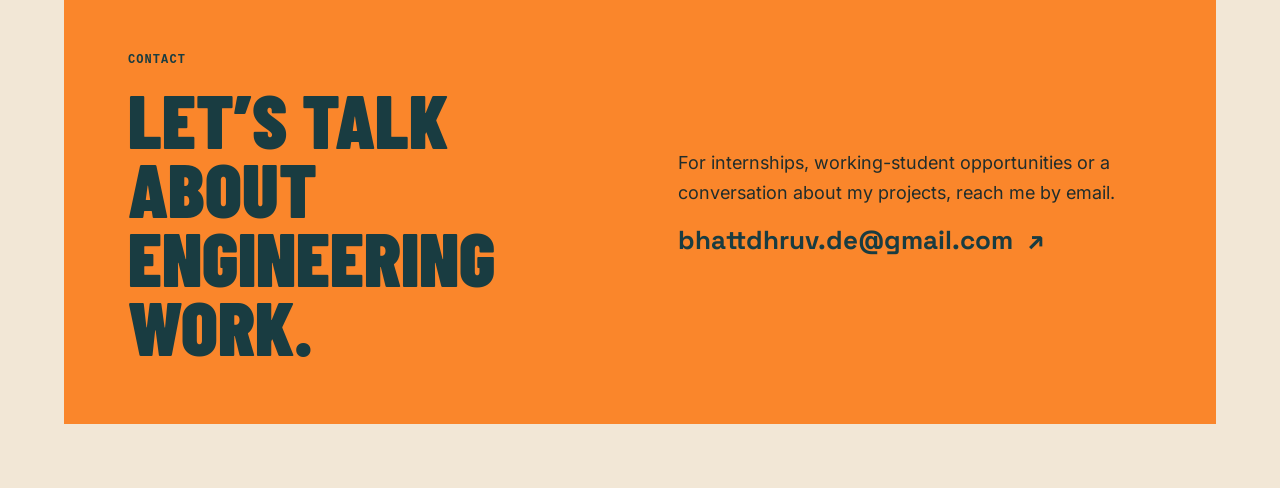
==== commit 1bccb236: "Align the right-hand portrait with the name" ====
--- a/index.html
+++ b/index.html
@@ -6,7 +6,7 @@
 <meta name="description" content="Explore Dhruv Bhatt's projects across automation, mechanical design, simulation, programming and sensing.">
 <meta name="theme-color" content="#f2e7d6">
 <link rel="icon" href="data:image/svg+xml,%3Csvg xmlns='http://www.w3.org/2000/svg' viewBox='0 0 32 32'%3E%3Crect width='32' height='32' rx='8' fill='%23315d64'/%3E%3Cpath d='M8 8h7c10 0 10 16 0 16H8z' fill='none' stroke='white' stroke-width='3'/%3E%3C/svg%3E">
-<link rel="stylesheet" href="portfolio.css?v=editorial-16">
+<link rel="stylesheet" href="portfolio.css?v=editorial-17">
 <link rel="stylesheet" href="visuals.css?v=editorial-3"><link rel="preload" href="assets/fonts/inter-400.woff" as="font" type="font/woff" crossorigin><link rel="preload" href="assets/fonts/barlow-condensed-900.woff2" as="font" type="font/woff2" crossorigin><script defer src="assets/vendor/motion/motion-14.14.0.js"></script><script defer src="site-motion.js?v=editorial-2"></script><script defer src="media-playback.js?v=6"></script><script defer src="engineering-projection.js?v=2"></script><script defer src="fem-bending.js?v=4"></script><script defer src="map-pattern.js?v=orbital-9"></script><script defer src="map-data.js?v=editorial-4"></script><script defer src="engineering-scenes.js?v=8"></script><script defer src="engineering-map.js?v=editorial-7"></script></head>
 <body>
 <a class="skip-link" href="#main">Skip to content</a>
@@ -22,6 +22,9 @@
     <figure class="hero-portrait">
       <img src="assets/dhruv-bhatt-portrait.webp" width="600" height="750" alt="Portrait of Dhruv Bhatt" decoding="async">
     </figure>
+    <blockquote class="hero-quote" cite="https://img1.wsimg.com/blobby/go/aabd2b64-162a-4181-839b-ab5d321c5ea8/Einstein-article-1955_05.pdf">
+      <p>“The important thing is not to stop questioning.” <span class="hero-quote-credit">— Albert Einstein</span></p>
+    </blockquote>
   </div>
   <div class="hero-summary">
     <p class="hero-lead">I work across technology, automation and data, driven by a desire to understand how the different components of an engineering system work together. I’m drawn to problems that require me to learn new methods, connect ideas across disciplines and apply what I learn to practical engineering challenges.</p>
--- a/portfolio.css
+++ b/portfolio.css
@@ -45,13 +45,16 @@
   padding:clamp(36px,6vw,84px) 0 clamp(44px,6vw,88px);
 }
 .hero-identity{
+  --hero-name-size:clamp(78px,10.4vw,158px);
+  --hero-name-leading:.76;
+  --hero-name-height:calc(2 * var(--hero-name-size) * var(--hero-name-leading));
   display:grid;
-  grid-template-columns:minmax(0,max-content) clamp(94px,15vw,146px);
+  grid-template-columns:minmax(0,1fr) auto;
   align-items:end;
-  gap:clamp(16px,3.2vw,46px);
+  gap:clamp(10px,1vw,14px) clamp(12px,2.6vw,36px);
 }
 .hero-about .section-kicker{font:600 13px/1.45 Inter,system-ui,sans-serif;text-transform:none;letter-spacing:0}
-.hero-about h1,.projects-intro h1{margin:0;color:var(--teal);font:900 clamp(90px,11vw,177px)/.76 var(--display);letter-spacing:-.025em;text-transform:uppercase}
+.hero-about h1,.projects-intro h1{margin:0;color:var(--teal);font:900 var(--hero-name-size,clamp(90px,11vw,177px))/var(--hero-name-leading,.76) var(--display);letter-spacing:-.025em;text-transform:uppercase}
 .hero-about h1 span{display:block}
 .hero-about h1 span:last-child,.projects-intro h1 span{color:var(--rust)}
 .hero-lead{max-width:55ch;margin:0;color:var(--ink);font-size:clamp(15px,1.3vw,17px);line-height:1.6}
@@ -63,13 +66,18 @@
 .action-text:hover,.contact-link:hover{text-decoration:underline;text-underline-offset:5px}
 
 .hero-portrait{
-  width:100%;
+  width:calc(var(--hero-name-height) * .8);
+  height:var(--hero-name-height);
+  justify-self:end;
   margin:0;
   padding:5px;
   background:var(--teal);
   box-shadow:3px 3px 0 var(--sand);
 }
-.hero-portrait img{display:block;width:100%;height:auto;aspect-ratio:4/5;object-fit:cover;background:var(--sand)}
+.hero-portrait img{display:block;width:100%;height:100%;object-fit:cover;background:var(--sand)}
+.hero-quote{grid-column:1/-1;justify-self:end;margin:0;color:var(--muted);font-size:clamp(12px,1vw,14px);line-height:1.5;text-align:right}
+.hero-quote p{margin:0}
+.hero-quote-credit{white-space:nowrap}
 .scene-canvas{width:100%;height:100%;display:block}
 
 .hero-map{padding:clamp(18px,3.5vw,48px);background:var(--deep);color:var(--cream);position:relative;min-width:0}
@@ -158,17 +166,18 @@
 }
 @media(min-width:730px){
   .hero-layout{
-    grid-template-columns:minmax(0,1.05fr) minmax(0,1fr);
+    grid-template-columns:minmax(0,1fr) minmax(0,1.05fr);
+    grid-template-areas:"summary identity";
     column-gap:clamp(29px,4.6vw,82px);
   }
-  .hero-identity{grid-template-columns:minmax(0,max-content) clamp(104px,10.5vw,146px)}
-  .hero-about h1{font-size:clamp(78px,10.4vw,158px)}
+  .hero-identity{grid-area:identity}
+  .hero-summary{grid-area:summary}
 }
 @media(max-width:660px){
   header{min-height:0;flex-wrap:wrap;gap:6px;padding:14px 0 6px}
   .site-nav{width:100%;justify-content:space-between}
-  .hero-identity{grid-template-columns:minmax(0,max-content) clamp(94px,27vw,134px)}
-  .hero-about h1{font-size:clamp(56px,16.8vw,107px)}
+  .hero-identity{--hero-name-size:clamp(56px,16.8vw,107px)}
+  .hero-about{text-align:right}
   .hero-about .section-kicker{font-size:12px}
   .explorer{grid-template-columns:repeat(2,minmax(0,1fr));grid-template-rows:repeat(3,minmax(68px,auto)) minmax(338px,auto);gap:9px;min-height:0;align-items:stretch}
   .branch[data-position="2"],.branch[data-position="4"],.branch[data-position="6"]{grid-column:2}
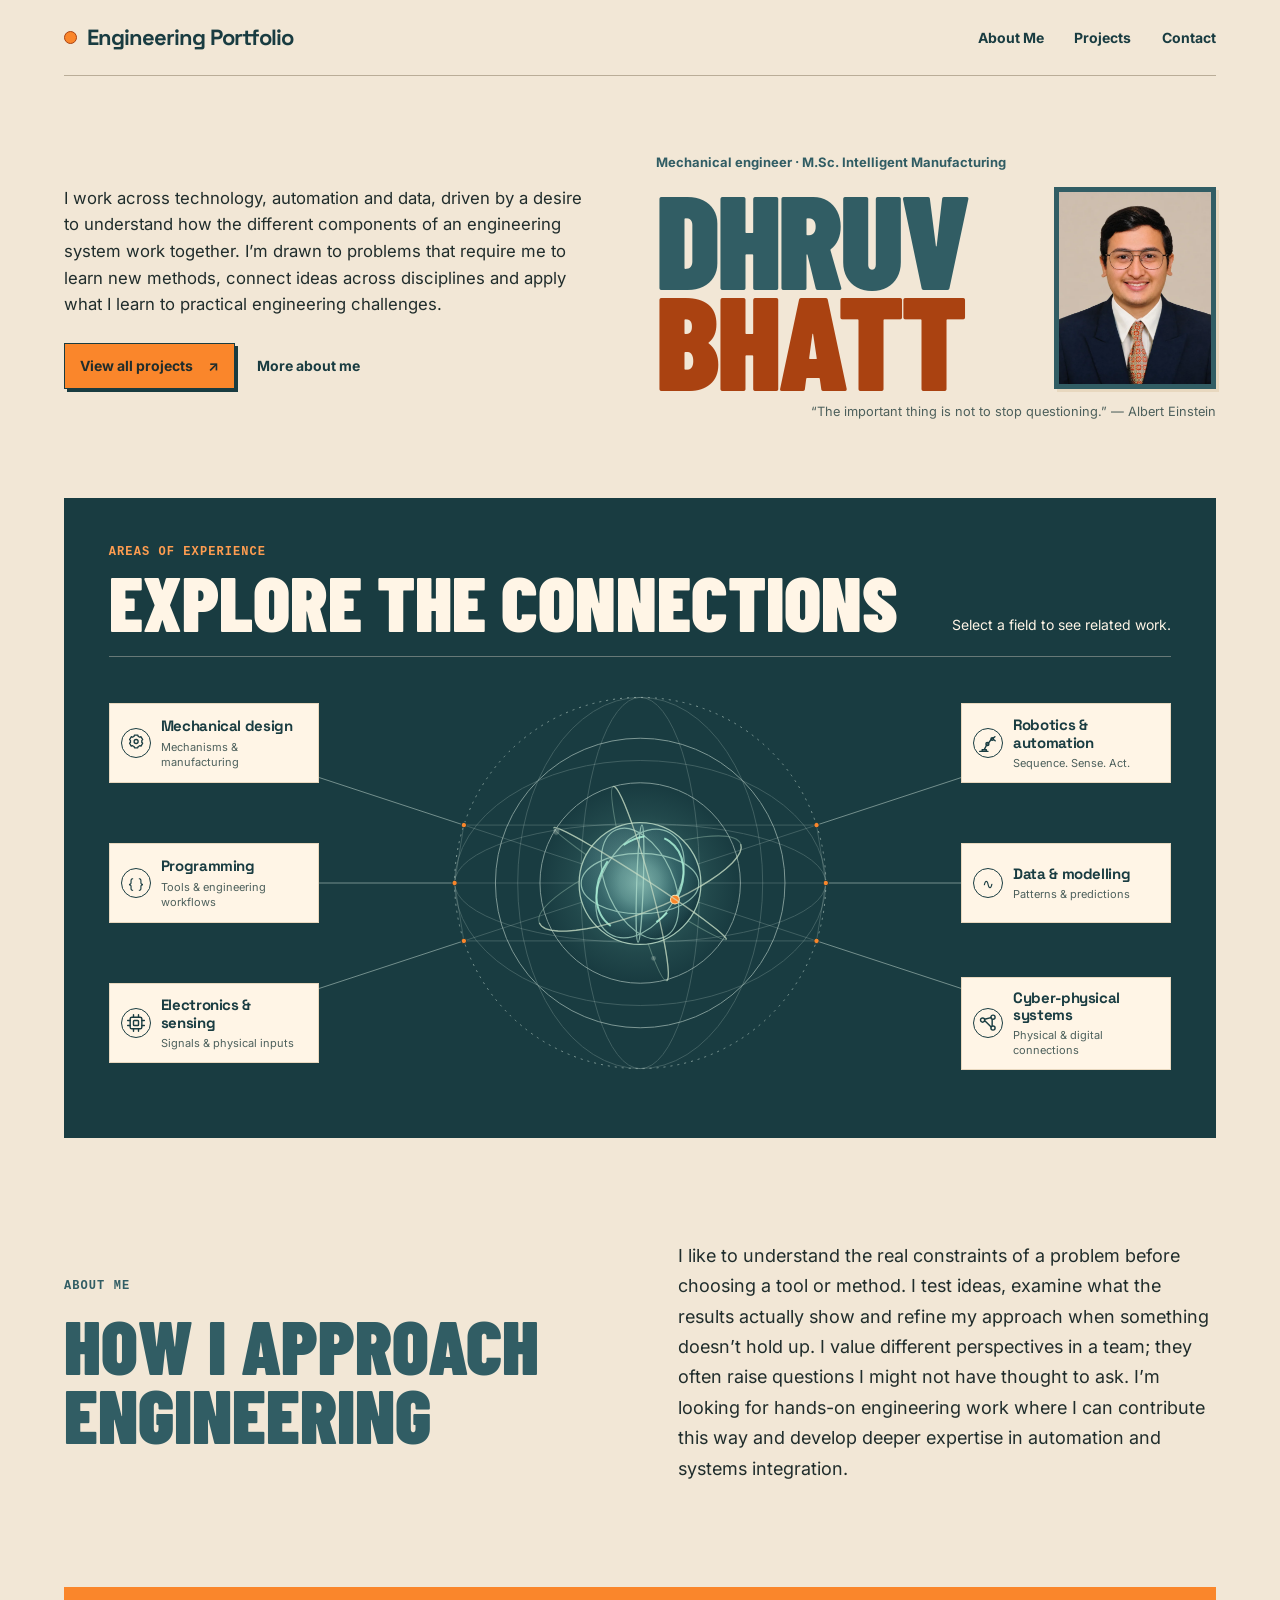
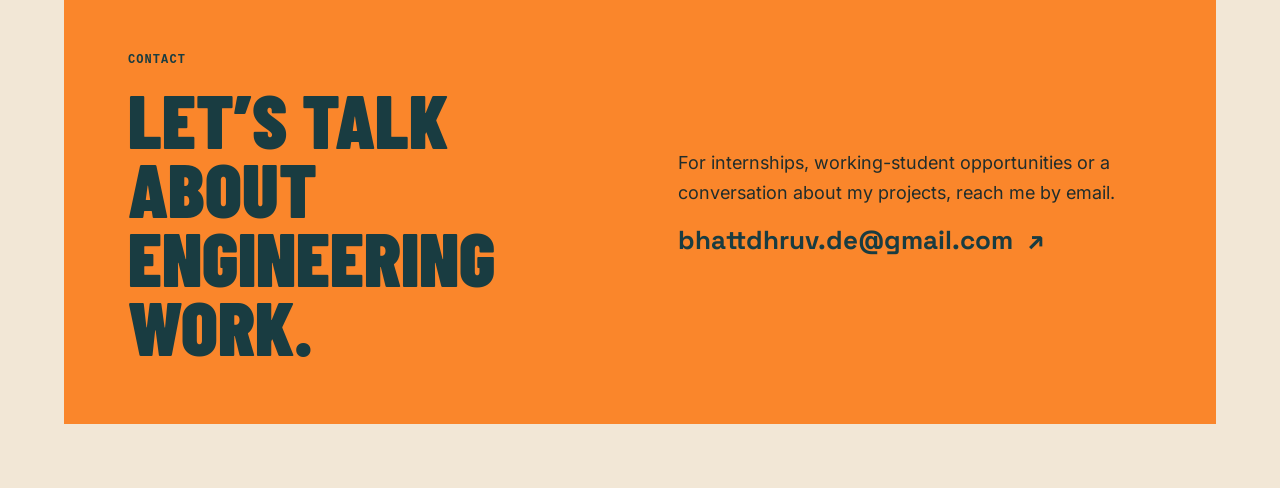
==== commit c550b621: "Fix inspection preview loading and align the assembly trace" ====
--- a/index.html
+++ b/index.html
@@ -7,7 +7,7 @@
 <meta name="theme-color" content="#f2e7d6">
 <link rel="icon" href="data:image/svg+xml,%3Csvg xmlns='http://www.w3.org/2000/svg' viewBox='0 0 32 32'%3E%3Crect width='32' height='32' rx='8' fill='%23315d64'/%3E%3Cpath d='M8 8h7c10 0 10 16 0 16H8z' fill='none' stroke='white' stroke-width='3'/%3E%3C/svg%3E">
 <link rel="stylesheet" href="portfolio.css?v=editorial-17">
-<link rel="stylesheet" href="visuals.css?v=editorial-3"><link rel="preload" href="assets/fonts/inter-400.woff" as="font" type="font/woff" crossorigin><link rel="preload" href="assets/fonts/barlow-condensed-900.woff2" as="font" type="font/woff2" crossorigin><script defer src="assets/vendor/motion/motion-14.14.0.js"></script><script defer src="site-motion.js?v=editorial-2"></script><script defer src="media-playback.js?v=6"></script><script defer src="engineering-projection.js?v=2"></script><script defer src="fem-bending.js?v=4"></script><script defer src="map-pattern.js?v=orbital-9"></script><script defer src="map-data.js?v=editorial-4"></script><script defer src="engineering-scenes.js?v=8"></script><script defer src="engineering-map.js?v=editorial-7"></script></head>
+<link rel="stylesheet" href="visuals.css?v=editorial-4"><link rel="preload" href="assets/fonts/inter-400.woff" as="font" type="font/woff" crossorigin><link rel="preload" href="assets/fonts/barlow-condensed-900.woff2" as="font" type="font/woff2" crossorigin><script defer src="assets/vendor/motion/motion-14.14.0.js"></script><script defer src="site-motion.js?v=editorial-2"></script><script defer src="media-playback.js?v=6"></script><script defer src="engineering-projection.js?v=2"></script><script defer src="fem-bending.js?v=4"></script><script defer src="map-pattern.js?v=orbital-9"></script><script defer src="map-data.js?v=editorial-4"></script><script defer src="engineering-scenes.js?v=9"></script><script defer src="engineering-map.js?v=editorial-8"></script></head>
 <body>
 <a class="skip-link" href="#main">Skip to content</a>
 <div class="shell">
--- a/visuals.css
+++ b/visuals.css
@@ -1,14 +1,13 @@
-.scan-visual{position:relative;overflow:hidden;background:#294341!important}
-.scan-frame{position:absolute;inset:0;display:block;overflow:hidden;isolation:isolate;background:#263f3d}
+.scan-visual{position:relative;overflow:hidden;background:#c2b7a4!important}
+.scan-frame{position:absolute;inset:0;display:block;overflow:hidden;background:#c2b7a4}
 .scan-frame img{
   display:block;
   width:100%;
   height:100%;
   object-fit:cover;
-  filter:sepia(.25) saturate(.7) brightness(1.11) contrast(.83);
-  mix-blend-mode:screen;
 }
 .scan-beam{position:absolute;inset:0 21% 0 22%;pointer-events:none;animation:terminalScan 3.6s linear infinite}
+.scan-map-image:not([data-ready="true"]),.scan-map-image:not([data-ready="true"])+.scan-beam{visibility:hidden;animation-play-state:paused}
 .scan-beam::after{content:"";position:absolute;inset:0 0 auto;height:2px;background:#ffe6cb;box-shadow:0 0 7px 2px #ffad62,0 9px 20px 7px #fa862b80}
 .prototype-visual{background:#707070!important;overflow:hidden}
 .prototype-visual img{display:block;width:100%;height:100%;object-fit:cover;animation:prototypeDrift 7s ease-in-out infinite alternate}
